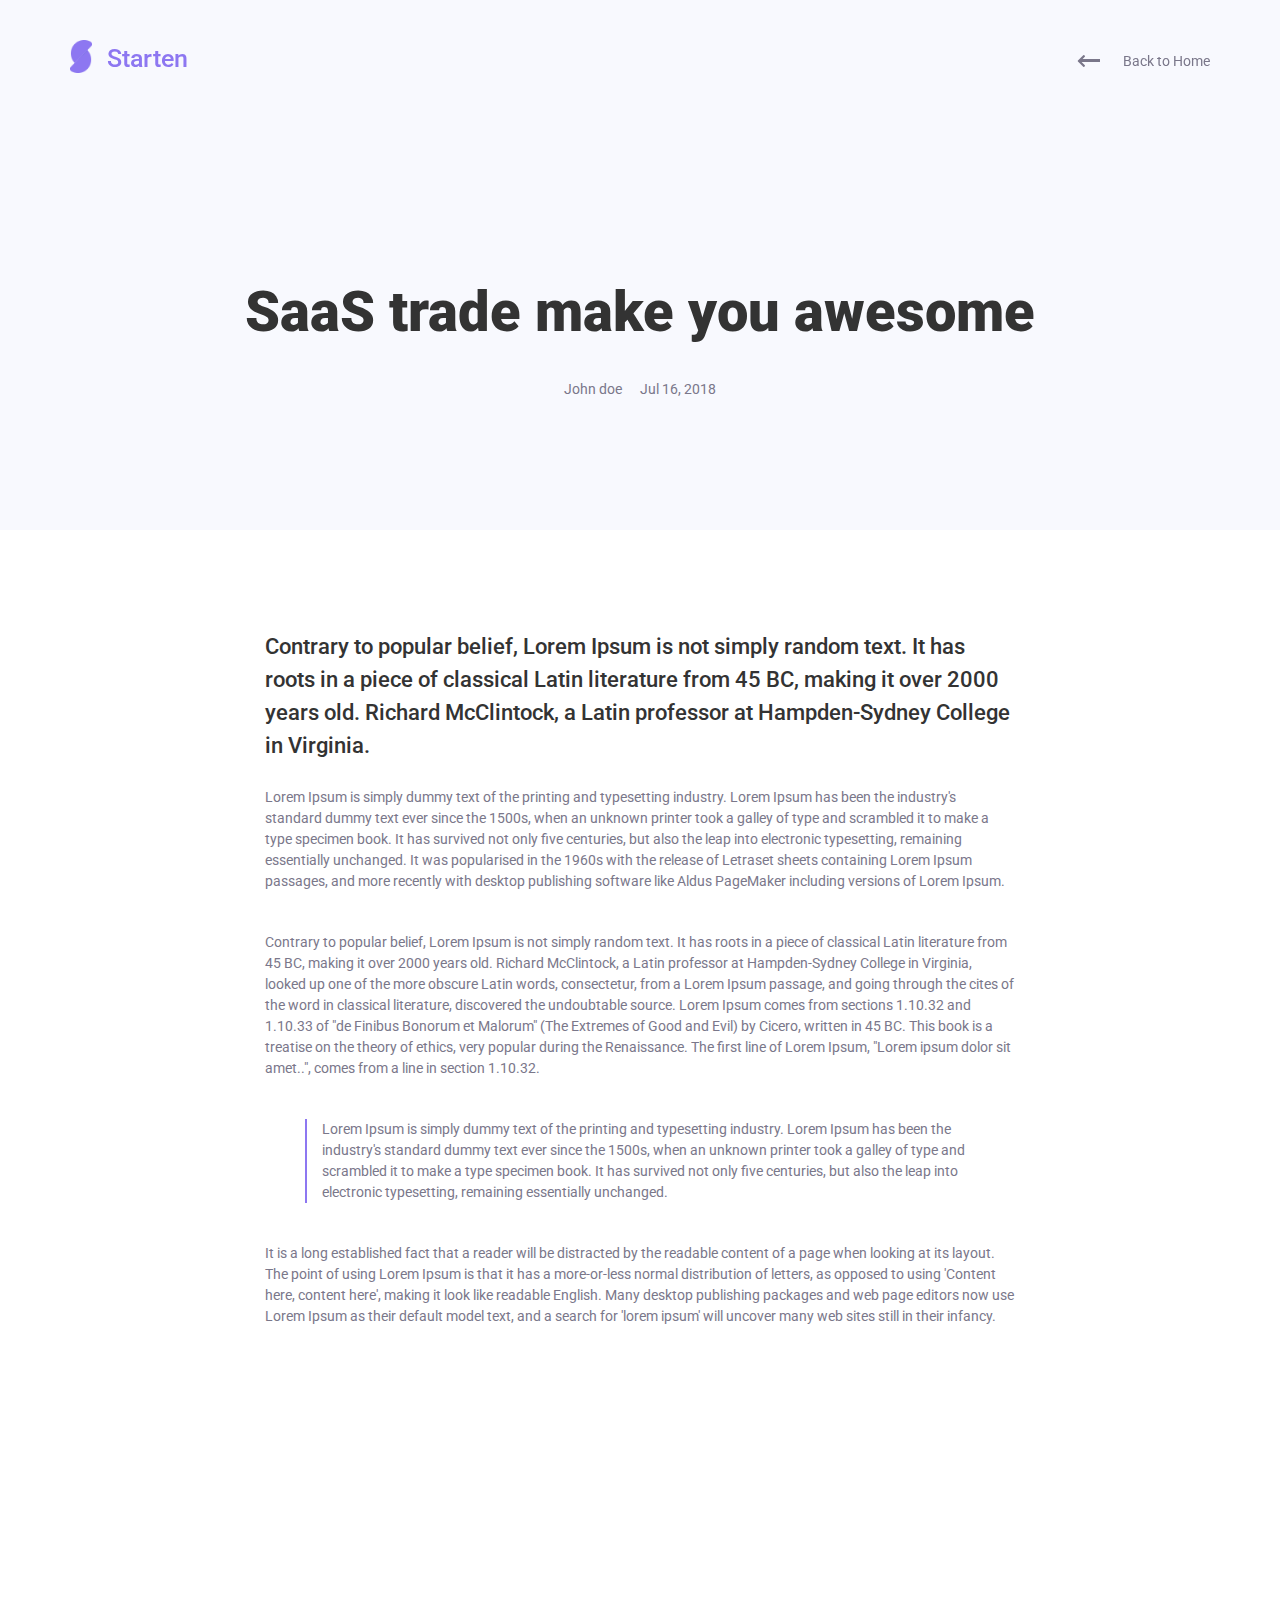
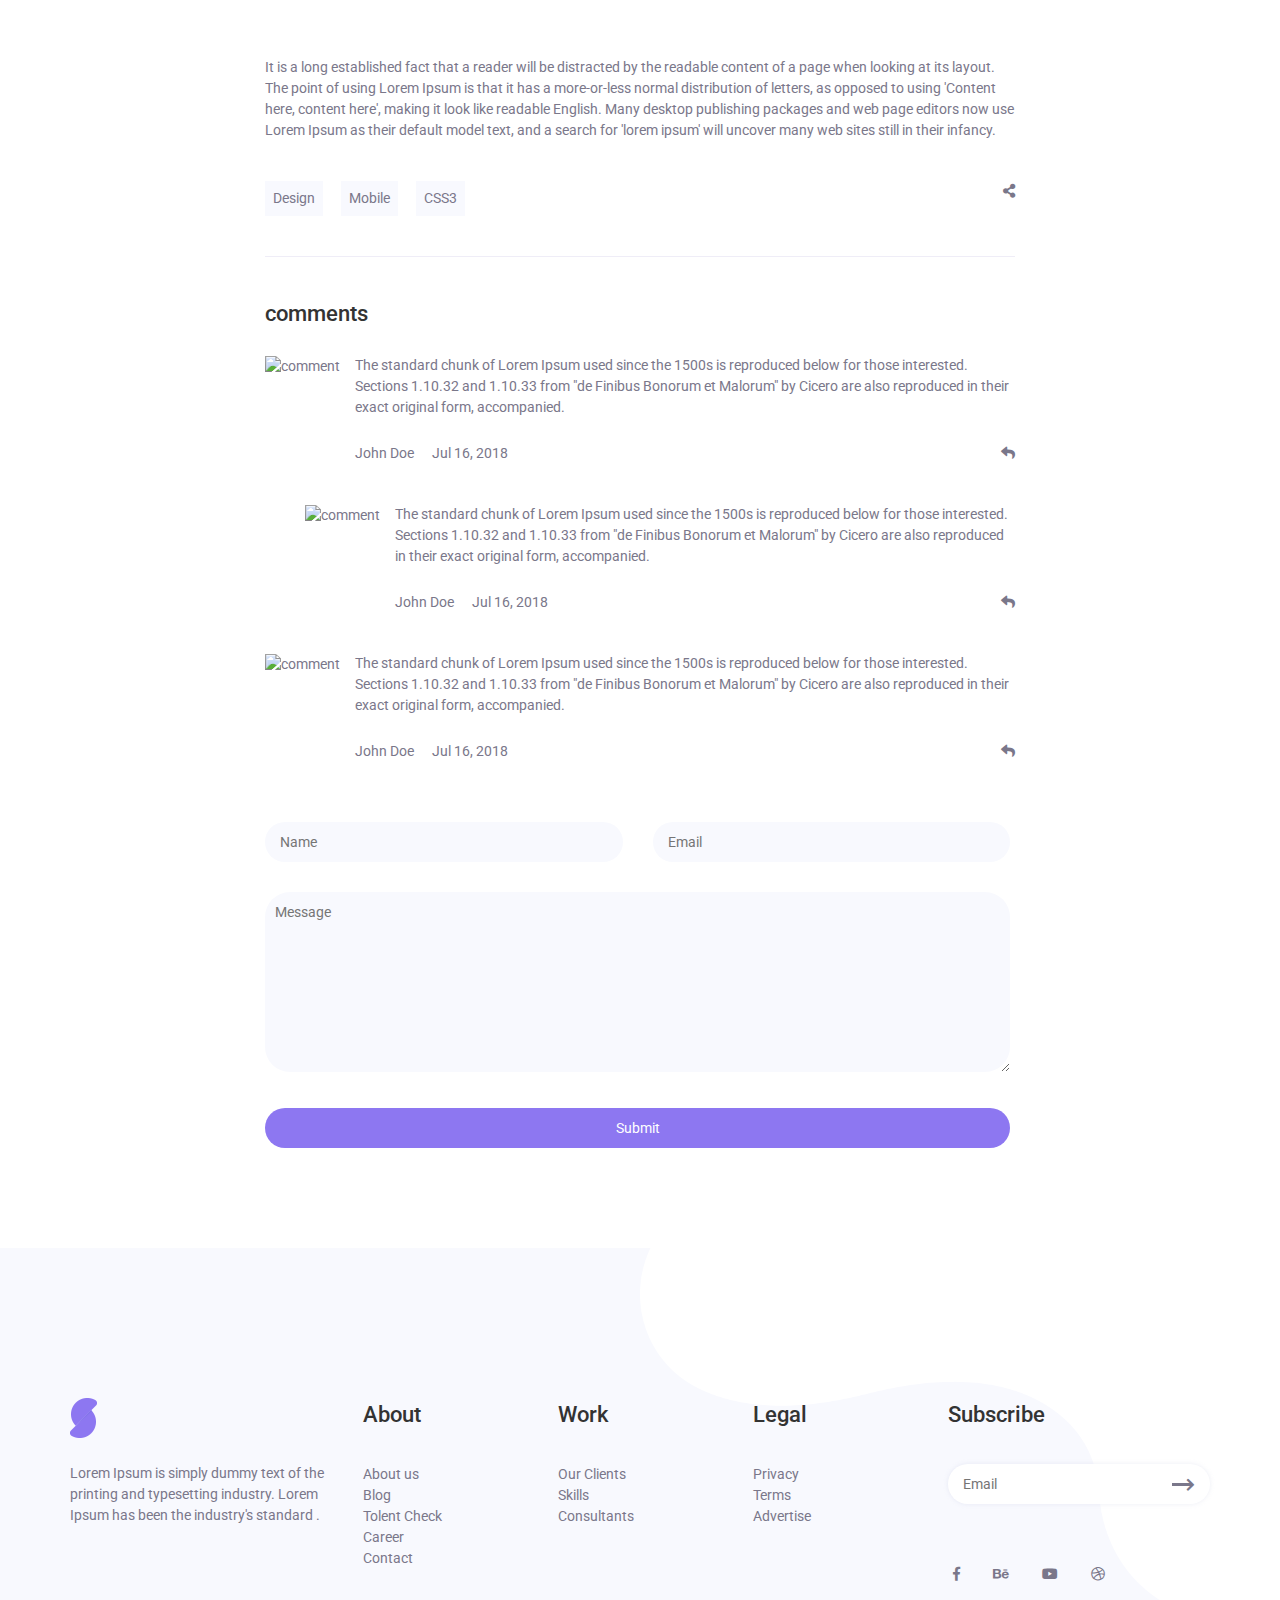
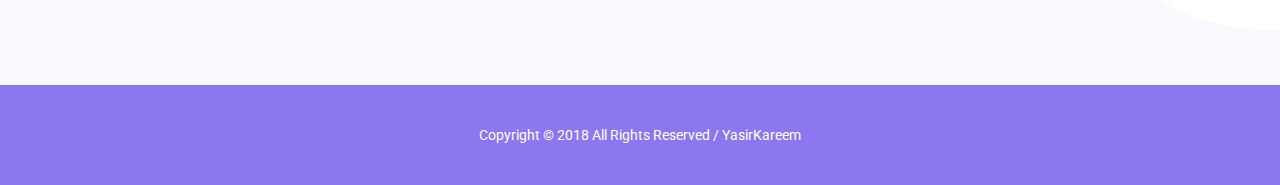
==== changelog.html @ c55f6519 "[PROXY-1] Add Change log" ====
<!DOCTYPE html>
<html lang="en">

<head>
    <meta charset="UTF-8">
    <meta name="viewport" content="width=device-width, initial-scale=1, shrink-to-fit=no">
    <meta name="keywords" content="business, creative, modern, portfolio, agency, design, personal, about, resume, studio, blog">
    <meta name="author" content="YasirKareem">
    <title>Starten SaaS & Software Landing Page</title>
    <!-- Bootstrap core CSS -->
    <link rel="stylesheet" href="css/bootstrap.min.css">
    <!-- Font Animate -->
    <link rel="stylesheet" href="css/animate.css">
    <!-- Font Dropdownhover -->
    <link rel="stylesheet" href="css/bootstrap-dropdownhover.min.css">
    <!-- Font Awesome -->
    <link rel="stylesheet" href="css/fontawesome-all.min.css">
    <!-- Light box -->
    <link rel="stylesheet" href="css/lightbox.min.css">
    <!-- Google Font -->
    <link href="https://fonts.googleapis.com/css?family=Roboto:400,500,700,900" rel="stylesheet">
    <!-- Styles -->
    <link rel="stylesheet" href="css/styles.css">
    <!-- favicon -->
    <link rel="apple-touch-icon" sizes="180x180" href="img/favicons/apple-touch-icon.png">
    <link rel="icon" type="image/png" sizes="32x32" href="img/favicons/favicon-32x32.png">
    <link rel="icon" type="image/png" sizes="16x16" href="img/favicons/favicon-16x16.png">
    <link rel="manifest" href="img/favicons/site.webmanifest">
    <link rel="mask-icon" href="img/favicons/safari-pinned-tab.svg" color="#8d77f1">
    <link rel="shortcut icon" href="img/favicons/favicon.ico">
    <meta name="msapplication-TileColor" content="#8d77f1">
    <meta name="msapplication-TileImage" content="img/favicons/mstile-144x144.png">
    <meta name="msapplication-config" content="img/favicons/browserconfig.xml">
    <meta name="theme-color" content="#ffffff">
    <!--[if lt IE 9]>
     <script src="js/html5shiv.min.js"></script>
     <script src="js/respond.min.js"></script>
    <![endif]-->
</head>

<body>
    <!-- Start Navbar -->
    <nav class="navbar navbar-default navbar-fixed-top nav-blog-single">
        <div class="container">
            <div class="navbar-header">
                <div class="logo">
                    <img class="navbar-brand" src="img/logo/logo.png" alt="logo">
                    <h3>Starten</h3>
                </div>
            </div>
            <!-- Back to Home -->
            <div class="nav navbar-nav navbar-right">
                <a class="back" href="index.html"><i class="fas fa-chevron-left" aria-hidden="true"></i>Back to Home</a>
            </div>

        </div>
    </nav>
    <!-- End Navbar -->
    <!-- Start Header -->
    <header class="header-blog">
        <div class="container">
            <div class="title">
                <h1>SaaS trade make you awesome</h1>
            </div>
            <div class="blog-text-top">
                <p>John doe</p>
                <p>Jul 16, 2018</p>
            </div>
        </div>
    </header>
    <!-- End Header -->
    <!-- Start Post Content -->
    <section class="blog blog-post section-padding">
        <div class="container">
            <div class="row">
                <div class="row-center col-lg-8 col-md-8 col-sm-12 col-xs-12">
                    <div class="row-left clearfix">
                        <!-- Start Blog Items -->

                        <!--  Blog Text -->
                        <div class="single-blog-text">
                            <!-- H3 -->
                            <h3>Contrary to popular belief, Lorem Ipsum is not simply random text. It has roots in a piece of classical Latin literature from 45 BC, making it over 2000 years old. Richard McClintock, a Latin professor at Hampden-Sydney College in Virginia.</h3>
                            <!--  Blog Text content -->
                            <div class="blog-text-content">
                                <!-- Text 1 -->
                                <p>Lorem Ipsum is simply dummy text of the printing and typesetting industry. Lorem Ipsum has been the industry's standard dummy text ever since the 1500s, when an unknown printer took a galley of type and scrambled it to make a type specimen book. It has survived not only five centuries, but also the leap into electronic typesetting, remaining essentially unchanged. It was popularised in the 1960s with the release of Letraset sheets containing Lorem Ipsum passages, and more recently with desktop publishing software like Aldus PageMaker including versions of Lorem Ipsum.</p>
                                <!-- Text 2 -->
                                <p class="middle">Contrary to popular belief, Lorem Ipsum is not simply random text. It has roots in a piece of classical Latin literature from 45 BC, making it over 2000 years old. Richard McClintock, a Latin professor at Hampden-Sydney College in Virginia, looked up one of the more obscure Latin words, consectetur, from a Lorem Ipsum passage, and going through the cites of the word in classical literature, discovered the undoubtable source. Lorem Ipsum comes from sections 1.10.32 and 1.10.33 of "de Finibus Bonorum et Malorum" (The Extremes of Good and Evil) by Cicero, written in 45 BC. This book is a treatise on the theory of ethics, very popular during the Renaissance. The first line of Lorem Ipsum, "Lorem ipsum dolor sit amet..", comes from a line in section 1.10.32.</p>
                                <!-- Start Blockquote -->
                                <blockquote class="blockquote">
                                    <p class="mb-0">Lorem Ipsum is simply dummy text of the printing and typesetting industry. Lorem Ipsum has been the industry's standard dummy text ever since the 1500s, when an unknown printer took a galley of type and scrambled it to make a type specimen book. It has survived not only five centuries, but also the leap into electronic typesetting, remaining essentially unchanged.</p>
                                </blockquote>
                                <!-- End Blockquote -->
                                <!-- Text 3 -->
                                <p>It is a long established fact that a reader will be distracted by the readable content of a page when looking at its layout. The point of using Lorem Ipsum is that it has a more-or-less normal distribution of letters, as opposed to using 'Content here, content here', making it look like readable English. Many desktop publishing packages and web page editors now use Lorem Ipsum as their default model text, and a search for 'lorem ipsum' will uncover many web sites still in their infancy.</p>
                                <!-- Start Blog Post Img -->
                                <div class="blog-post-img">
                                    <div class="row">
                                        <div class="col-lg-6 col-md-6 col-sm-12 col-xs-12">
                                            <a href="img/blog/1.jpg" data-lightbox="bg">
                                                <div class="blog-post-img-1"></div>
                                            </a>
                                        </div>
                                        <div class="col-lg-6 col-md-6 col-sm-12 col-xs-12">
                                            <a href="img/blog/2.jpg" data-lightbox="bg">
                                                <div class="blog-post-img-2"></div>
                                            </a>
                                        </div>
                                    </div>
                                </div>
                                <!-- End Blog Post Img -->
                                <!--  Text 4 -->
                                <p>It is a long established fact that a reader will be distracted by the readable content of a page when looking at its layout. The point of using Lorem Ipsum is that it has a more-or-less normal distribution of letters, as opposed to using 'Content here, content here', making it look like readable English. Many desktop publishing packages and web page editors now use Lorem Ipsum as their default model text, and a search for 'lorem ipsum' will uncover many web sites still in their infancy.</p>
                                <!-- Start Blog Post Footer -->
                                <div class="blog-post-footer">
                                    <div class="tags">
                                        <ul>
                                            <li><a href="#">Design</a></li>
                                            <li><a href="#">Mobile</a></li>
                                            <li><a href="#">CSS3</a></li>
                                        </ul>
                                    </div>
                                    <div class="share">
                                        <a href="#"><i class="fas fa-share-alt"></i></a>
                                    </div>
                                </div>
                                <!-- End Blog Post Footer -->
                                <!-- Start Comments -->
                                <div class="comments">
                                    <h3>comments</h3>
                                    <!-- Start Comment Box 1 -->
                                    <div class="comment-box">
                                        <!-- Start Comment Img -->
                                        <div class="comment-img">
                                            <img src="http://via.placeholder.com/70x70/8d77f1/fff" alt="comment">
                                        </div>
                                        <!-- End Comment Img -->
                                        <!-- Start Comment Text -->
                                        <div class="comment-text">
                                            <p>The standard chunk of Lorem Ipsum used since the 1500s is reproduced below for those interested. Sections 1.10.32 and 1.10.33 from "de Finibus Bonorum et Malorum" by Cicero are also reproduced in their exact original form, accompanied.</p>
                                            <!-- Start Comment Footer -->
                                            <div class="comment-footer">
                                                <div class="comment-footer-left">
                                                    <p>John Doe</p>
                                                    <p>Jul 16, 2018</p>
                                                </div>
                                                <div class="comment-footer-right"><a href=""><i class="fas fa-reply"></i></a></div>
                                            </div>
                                            <!-- End Comment Footer -->
                                        </div>
                                        <!-- End Comment Text-->
                                    </div>
                                    <!-- End Comment Box 1 -->
                                    <!-- Start Comment Box 1 Reply -->
                                    <div class="comment-box reply">
                                        <!-- Start Comment Img -->
                                        <div class="comment-img">
                                            <img src="http://via.placeholder.com/70x70/8d77f1/fff" alt="comment">
                                        </div>
                                        <!-- End Comment Img -->
                                        <!-- Start Comment Text -->
                                        <div class="comment-text">
                                            <p>The standard chunk of Lorem Ipsum used since the 1500s is reproduced below for those interested. Sections 1.10.32 and 1.10.33 from "de Finibus Bonorum et Malorum" by Cicero are also reproduced in their exact original form, accompanied.</p>
                                            <!-- Start Comment Footer -->
                                            <div class="comment-footer">
                                                <div class="comment-footer-left">
                                                    <p>John Doe</p>
                                                    <p>Jul 16, 2018</p>
                                                </div>
                                                <div class="comment-footer-right"><a href=""><i class="fas fa-reply"></i></a></div>
                                            </div>
                                            <!-- End Comment Footer -->
                                        </div>
                                        <!-- End Comment Text-->
                                    </div>
                                    <!-- End Comment Box 1 Reply -->
                                    <!-- Start Comment Box 2 -->
                                    <div class="comment-box">
                                        <!-- Start Comment Img -->
                                        <div class="comment-img">
                                            <img src="http://via.placeholder.com/70x70/8d77f1/fff" alt="comment">
                                        </div>
                                        <!-- End Comment Img -->
                                        <!-- Start Comment Text -->
                                        <div class="comment-text">
                                            <p>The standard chunk of Lorem Ipsum used since the 1500s is reproduced below for those interested. Sections 1.10.32 and 1.10.33 from "de Finibus Bonorum et Malorum" by Cicero are also reproduced in their exact original form, accompanied.</p>
                                            <!-- Start Comment Footer -->
                                            <div class="comment-footer">
                                                <div class="comment-footer-left">
                                                    <p>John Doe</p>
                                                    <p>Jul 16, 2018</p>
                                                </div>
                                                <div class="comment-footer-right"><a href=""><i class="fas fa-reply"></i></a></div>
                                            </div>
                                            <!-- End Comment Footer -->
                                        </div>
                                        <!-- End Comment Text-->
                                    </div>
                                    <!-- End Comment Box 2 -->
                                </div>
                                <!-- End Comments -->
                                <!-- Start Form -->
                                <div class="blog-post-form">
                                    <div class="row">
                                        <form action="#">
                                            <!-- Sart Name -->
                                            <div class="col-lg-6 col-md-6 col-sm-12 col-xs-12">
                                                <div class="insertion">
                                                    <input class="input-focus" type="text" name="name" placeholder="Name">
                                                    <span class="input-border"></span>
                                                </div>
                                            </div>
                                            <!-- End Name -->
                                            <!-- Sart Email -->
                                            <div class="col-lg-6 col-md-6 col-sm-12 col-xs-12">
                                                <div class="insertion">
                                                    <input class="input-focus" type="email" name="email" placeholder="Email">
                                                    <span class="input-border"></span>
                                                </div>
                                            </div>
                                            <!-- End Email -->
                                            <!-- Sart Message -->
                                            <div class="col-lg-12 col-md-12 col-sm-12 col-xs-12">
                                                <div class="insertion">
                                                    <textarea class="input-focus" placeholder="Message"></textarea>
                                                    <span class="input-border"></span>
                                                </div>
                                            </div>
                                            <!-- End Message -->
                                            <!-- Sart Submit-->
                                            <div class="col-lg-12 col-md-12 col-sm-12 col-xs-12">
                                                <div class="submit">
                                                    <button class="form-submit" name="submit">Submit</button>
                                                </div>
                                            </div>
                                            <!-- End Submit-->
                                        </form>
                                    </div>
                                </div>
                                <!-- End Form -->
                            </div>
                        </div>
                        <!-- End Blog Items -->
                    </div>
                </div>
            </div>
        </div>
    </section>
    <!-- End Post Content -->
    <!-- Start Scroll Top -->
    <div class="scroll-top">
        <span class="animated fadeIn"><i class="fas fa-chevron-left"></i>back</span>
    </div>
    <!-- End Scroll Top -->
    <!-- Start Footer -->
    <footer>
        <!-- Start Waves -->
        <div class="bg">
            <img class="footer-wave-white" src="img/background/footer-wave-white.png" alt="">
        </div>
        <!-- End Waves -->
        <div class="container">
            <div class="row">
                <!-- Starten -->
                <div class="starten col-lg-3 col-md-3 col-sm-12">
                    <!-- Footer Img -->
                    <div class="footer-img">
                        <img src="img/logo/logo.png" alt="logo">
                    </div>
                    <!-- Footer Text -->
                    <div class="footer-text">
                        <p>Lorem Ipsum is simply dummy text of the printing and typesetting industry. Lorem Ipsum has been the industry's standard .</p>
                    </div>
                </div>
                <!-- About -->
                <div class="about col-lg-2 col-md-2 col-sm-4">
                    <!-- Title -->
                    <div class="footer-title">
                        <h3>About</h3>
                    </div>
                    <!-- Link -->
                    <div class="footer-link">
                        <ul>
                            <li><a href="#">About us</a></li>
                            <li><a href="#">Blog</a></li>
                            <li><a href="#">Tolent Check</a></li>
                            <li><a href="#">Career</a></li>
                            <li><a href="#">Contact</a></li>
                        </ul>
                    </div>
                </div>
                <!-- Work -->
                <div class="work col-lg-2 col-md-2 col-sm-4">
                    <!-- Title -->
                    <div class="footer-title">
                        <h3>Work</h3>
                    </div>
                    <!-- Link -->
                    <div class="footer-link">
                        <ul>
                            <li><a href="#">Our Clients</a></li>
                            <li><a href="#">Skills</a></li>
                            <li><a href="#">Consultants</a></li>
                        </ul>
                    </div>
                </div>
                <!-- Legal -->
                <div class="legal col-lg-2 col-md-2 col-sm-4">
                    <!-- Title -->
                    <div class="footer-title">
                        <h3>Legal</h3>
                    </div>
                    <!-- Link -->
                    <div class="footer-link">
                        <ul>
                            <li><a href="#">Privacy</a></li>
                            <li><a href="#">Terms</a></li>
                            <li><a href="#">Advertise</a></li>
                        </ul>
                    </div>
                </div>
                <!-- Subscribe -->
                <div class="subscribe col-lg-3 col-md-3 col-sm-12">
                    <!-- Title -->
                    <div class="footer-title">
                        <h3>Subscribe</h3>
                    </div>
                    <!-- Email -->
                    <form action="#">
                        <div class="email">
                            <input type="email" name="email" placeholder="Email">
                            <button type="submit"><i class="fas fa-chevron-right" aria-hidden="true"></i></button>
                        </div>
                    </form>
                    <!-- Social -->
                    <div class="social">
                        <ul>
                            <li><a href=""><i class="fab fa-facebook-f"></i></a></li>
                            <li><a href=""><i class="fab fa-behance"></i></a></li>
                            <li><a href=""><i class="fab fa-youtube"></i></a></li>
                            <li><a href=""><i class="fab fa-dribbble"></i></a></li>
                        </ul>
                    </div>

                </div>
            </div>
        </div>
        <!-- Copy -->
        <div class="copy">
            <div class="container">
                <p>Copyright © 2018 All Rights Reserved / YasirKareem</p>
            </div>
        </div>
    </footer>
    <!-- End Footer -->
    <!-- script -->
    <script src="js/jquery-3.3.1.min.js"></script>
    <script src="js/bootstrap.min.js"></script>
    <script src="js/bootstrap-dropdownhover.min.js"></script>
    <script src="js/lightbox.min.js"></script>
    <script src="js/script.js"></script>
</body>

</html>
---- css/styles.css ----
/*---------------------------------------

Project: Starten SaaS & Software Landing Page
TemplateVersion: 1.0
Author: YasirKareem

01. Default
    01.1 HTML, Body
    01.2 H1, H2, H3, P
    01.3 Title
    01.4 Section Padding
    01.5 Selection
    01.6 Bottns
    01.7 Lightbox
02  Navbar
03. Header
04. Section Work
05. Section About
06. Section Features
07. Section Testimonials
08. Section Pricing
09. Section Trial
10. Scroll Top
11. Footer
12. Page Coming Soon
13. Responsive
14. CSS only for firefox

---------------------------------------*/

/*--- Default ---*/

html,
body {
    height: 100%;
    font-size: 14px;
    line-height: 1.5;
    font-family: Roboto;
    color: #7a778a;
    background: #fff;
    position: relative;
}

/* H1, H2, H3 */

h1,
h2,
h3 {
    font-family: Roboto;
    color: #333;
    margin: 0 0 25px 0;
    line-height: 1.5;
}

h1 {
    font-weight: 900;
    font-size: 56px;
}

h2 {
    font-weight: 700;
    font-size: 35px;
}

h3 {
    font-weight: 500;
    font-size: 22px;
}

p,
.title span {
    color: #7a778a;
    margin: 0;
}

.title {
    text-align: center;
    margin-bottom: 60px;
}

.title span {
    width: 326px;
    /* display: block; */
    margin: 0 auto;
}

.version-subtitle {
  font-weight: 600;
}

/* Section Padding */

.section-padding {
    padding: 100px 0;
}

/* Selection */

::selection {
    color: #fff;
    text-shadow: none;
    background: #8d77f1;
}

::-moz-selection {
    color: #fff;
    text-shadow: none;
    background: #8d77f1;
}

/* Buttons */

.button {
    margin-top: 40px;
}

.btn-main,
.form-submit {
    color: #fff;
    position: relative;
    background: #8d77f1;
    width: 182px;
    height: 40px;
    border-radius: 25px;
    text-align: center;
    line-height: 40px;
    display: inline-block;
    -webkit-transition: all .3s ease-in-out;
    -o-transition: all .3s ease-in-out;
    transition: all .3s ease-in-out;
}

.download-btn {
    display: block;
    margin-left: auto;
    margin-right: auto;
    width: 40% !important;
}

.learn-more {
    color: #8d77f1;
    background: #fff;
    margin-left: 30px;
    -webkit-box-shadow: 0px 10px 20px 0px rgba(197, 199, 224, 0.22);
    box-shadow: 0px 10px 20px 0px rgba(197, 199, 224, 0.22);
}

.btn-main:hover,
.form-submit:hover {
    color: #fff;
    background: #6a56c5;
    text-decoration: none;
}

.learn-more:hover {
    background: #8d77f1;
}

/* Lightbox */

.lb-data .lb-close {
    background: url(../img/lightbox/close.png) top right no-repeat;
}

.lb-cancel {
    background: url(../img/lightbox/loading.gif) no-repeat
}

.lb-nav a.lb-prev {
    background: url(../img/lightbox/prev.png) left 48% no-repeat;
}

.lb-nav a.lb-next {
    background: url(../img/lightbox/next.png) right 48% no-repeat;
}


/*--- Start Navbar ---*/

.navbar {
    margin-bottom: 0;
    -webkit-transition: all .3s ease-in-out;
    -o-transition: all .3s ease-in-out;
    transition: all .3s ease-in-out;
}

.navbar-default {
    padding-top: 40px;
    background-color: transparent;
    border-color: transparent;
}

.top-nav {
    padding: 15px 0;
    background-color: #fff;
    -webkit-box-shadow: 0px 0px 20px 0px rgba(197, 199, 224, 0.2);
    box-shadow: 0px 0px 20px 0px rgba(197, 199, 224, 0.2);
}

.nav-open {
    background-color: #121212;
}

.navbar-brand {
    padding: 0;
    height: 100%;
    margin: 0 15px 0 0;
    width: 18%;
}

.navbar > .container.navbar-brand,
.navbar > .container-fluid.navbar-brand {
    margin-left: 0;
}

.logo h3 {
    color: #8d77f1;
    margin: 0;
    display: inline-block;
    font-size: 25px;
}

.navbar-right {
    margin-right: 0;
}

.navbar-nav > li {
    margin-right: 25px;
    padding: 9px 0 0;
}

.navbar-nav > li:last-child {
    padding: 0;
    margin-right: 0;
}

.navbar-default .navbar-nav > li > a {
    padding: 0;
    color: #7a778a;
    position: relative;
    line-height: 1.5;
    -webkit-transition: all .3s ease-in-out;
    -o-transition: all .3s ease-in-out;
    transition: all .3s ease-in-out;
}

.navbar-default .navbar-nav > li > a:focus,
.navbar-default .navbar-nav > li > a:hover {
    color: #8d77f1;
    text-decoration: none;
}

.navbar-default .navbar-nav > .active > a,
.navbar-default .navbar-nav > .active > a:focus,
.navbar-default .navbar-nav > .active > a:hover,
.navbar-default .navbar-nav > .open > a,
.navbar-default .navbar-nav > .open > a:focus,
.navbar-default .navbar-nav > .open > a:hover {
    color: #8d77f1;
    background-color: transparent;
}

.sub-title {
  margin-left: 32px;
  margin-top: 8px;
  color: #9a9a9a;
}

/* Sign Up */

.navbar-default .navbar-nav > li > a.sign-up {
    width: 102px;
    height: 40px;
    color: #fff;
    line-height: 40px;
    text-align: center;
    background-color: #13ce67;
    border-radius: 25px;
}

.navbar-default .navbar-nav > li > a.sign-up:hover {
    background-color: #1aa85a;
}

.navbar-default .navbar-nav > .active > a.sign-up {
    color: #fff;
    background-color: #13ce67;
}


/* Dropdown */

li a i {
    margin-left: 5px;
}

.dropdown-menu {
    top: 120%;
    padding: 20px 30px;
    margin: 0;
    background-color: #fff;
    border: none;
    border-radius: 0;
    min-width: 160px;
    -webkit-box-shadow: 0 3px 8px rgba(0, 0, 0, 0.08);
    box-shadow: 0 3px 8px rgba(0, 0, 0, 0.08);
}

.dropdown-menu > li > a {
    color: #7a778a;
    line-height: 1.5;
    padding: 0 0 15px 0;
    display: inline-block;
    -webkit-transition: all .3s ease-in-out;
    -o-transition: all .3s ease-in-out;
    transition: all .3s ease-in-out;
}

.dropdown-menu > li:last-child > a {
    padding: 0;
}

.dropdown-menu > li > a:focus,
.dropdown-menu > li > a:hover {
    color: #8d77f1;
    background-color: transparent;
}

/* Navbar Toggle */

.navbar-toggle {
    padding: 0;
    margin-top: 0;
    margin-bottom: 0;
    border: 0 transparent;
    border-radius: 0;
}

.navbar-default .navbar-toggle {
    border-color: transparent;
}

.navbar-default .navbar-toggle:focus,
.navbar-default .navbar-toggle:hover {
    background-color: transparent;
}

/* Menu Icon */

.menu-icon {
    width: 25px;
    height: 25px;
    display: none;
    cursor: pointer;
    z-index: 999;
    -webkit-flex-direction: column;
    -moz-flex-direction: column;
    -ms-flex-direction: column;
    -o-flex-direction: column;
    flex-direction: column;
    justify-content: space-between;
    -webkit-transition: transform .3s ease-out;
    -o-transition: transform .3s ease-out;
    transition: transform .3s ease-out;
}

.menu-icon.change {
    -webkit-transform: rotate(-45deg);
    -ms-transform: rotate(-45deg);
    -o-transform: rotate(-45deg);
    transform: rotate(-45deg);
}

.bar {
    background-color: #7a778a;
    border-radius: 5px;
    width: 100%;
    height: 2px;
    -webkit-transition: transform .3s ease-out;
    -o-transition: transform .3s ease-out;
    transition: transform .3s ease-out;
}

.menu-icon:hover .bar {
    background-color: #8d77f1;
}

.bar.half {
    width: 50%;
}

.bar.start {
    -webkit-transform-origin: right;
    -moz-transform-origin: right;
    -ms-transform-origin: right;
    -o-transform-origin: right;
    transform-origin: right;
    -webkit-transition: transform .3s cubic-bezier(0.54, -0.81, 0.57, 0.57);
    -o-transition: transform .3s cubic-bezier(0.54, -0.81, 0.57, 0.57);
    transition: transform .3s cubic-bezier(0.54, -0.81, 0.57, 0.57);
}

.change .bar {
    background-color: #8d77f1;
}

.change .bar.start {
    -webkit-transform: rotate(-90deg) translateX(0);
    -o-transform: rotate(-90deg) translateX(0);
    transform: rotate(-90deg) translateX(0);
}

.bar.end {
    align-self: flex-end;
    -webkit-transform-origin: left;
    -moz-transform-origin: left;
    -ms-transform-origin: left;
    -o-transform-origin: left;
    transform-origin: left;
    -webkit-transition: transform .3s cubic-bezier(0.54, -0.81, 0.57, 0.57);
    -o-transition: transform .3s cubic-bezier(0.54, -0.81, 0.57, 0.57);
    transition: transform .3s cubic-bezier(0.54, -0.81, 0.57, 0.57);
}

.change .bar.end {
    -webkit-transform: rotate(-90deg) translateX(-1px);
    -o-transform: rotate(-90deg) translateX(-1px);
    transform: rotate(-90deg) translateX(-1px);
}

/* Navbar Collapse */

.navbar-collapse {
    border-top: 0px solid transparent;
    -webkit-box-shadow: none;
    box-shadow: none;
}

/*--- End Navbar ---*/

/*--- Start Header ---*/

header {
    position: relative;
    background: #f8f9fe;
    padding-top: 170px;
    min-height: 100%;
    overflow: hidden;
}

/* Waves Bg */

.wave-purple,
.wave-white {
    position: absolute;
    width: 50%
}

.wave-purple {
    top: 0;
    right: 0;

}

.wave-white {
    bottom: 0;
    left: 0;
}

/* Content */

.content {
    z-index: 2;
    position: absolute;
    top: 50%;
    left: 0;
    right: 0;
    -webkit-transform: translateY(-50%);
    -ms-transform: translateY(-50%);
    -o-transform: translateY(-50%);
    transform: translateY(-50%);
}

/* Mockup */

.mockup {
    position: relative;
    right: -69px;
    float: right;
    width: 56%;
    z-index: 2;
    margin-top: -2%;
}

/*--- End Header ---*/

/*--- Start Section Works ---*/

.item span {
    font-size: 50px;
    color: #8d77f1;
    margin-bottom: 30px;
}

/*--- End Section Works ---*/

/*--- Start Section About ---*/

.about-item-1 {
    margin-bottom: 200px;
}

.about-text {
    padding: 42px 70px 0 0;
}

.about-text p:first-of-type {
    margin-bottom: 30px;
}

.about-img-1 {
    width: 100%;
    height: 376px;
    border-radius: 10px;
    background-image: url("../img/background/feature_1.png");
    background-size: cover;
    box-shadow: 0px 10px 20px 0px rgba(197, 199, 224, 0.22);
}

.about-item-2 .about-text {
    padding: 42px 0 0 70px;
}

.about-img-2 {
    width: 100%;
    height: 376px;
    border-radius: 10px;
background: url('http://via.placeholder.com/670x346/8d77f1/fff') no-repeat center center;
    background-size: cover;
    box-shadow: 0px 10px 20px 0px rgba(197, 199, 224, 0.22);
}

/*--- End Section About ---*/

/*--- Start Section Features ---*/

.features {
    padding-bottom: 70px;
}

.features .item {
    margin-bottom: 30px;
}

/*--- End Section Features ---*/

/*--- Start Section Testimonials ---*/

.testimonials {
    background: #f8f9fe;
}

.testimonials .title {
    text-align: left;
    display: inline-block;
    width: 400px;
}

.testimonials .title h2 {
    margin-bottom: 0;
}

.testimonials-item {
    padding: 40px;
    background: #fff;
    border-radius: 10px;
    -webkit-box-shadow: 0px 10px 20px 0px rgba(197, 199, 224, 0.15);
    box-shadow: 0px 10px 20px 0px rgba(197, 199, 224, 0.15);
}

.testimonials-text {
    margin-bottom: 40px;
}

.title-img {
    float: left;
    margin-right: 15px;
}
.title-img img{
    border-radius: 50%;
}

.owl-carousel .owl-item img {
    width: auto;
    display: inline-block;
}

.title-text {
    float: left;
    padding-top: 8px;

}
.title-text h3 {
    margin: 0;
}

/* Arrow */

.owl-nav {
    position: absolute;
    text-align: right;
    top: -75px;
    right: -15px;
    color: #7a778a;
    -webkit-transition: all .3s ease-in-out;
    -o-transition: all .3s ease-in-out;
    transition: all .3s ease-in-out;
}

.owl-carousel .owl-dots.disabled,
.owl-carousel .owl-nav.disabled {
    display: block;
}

.owl-carousel .owl-nav button.owl-next,
.owl-carousel .owl-nav button.owl-prev,
.owl-carousel button.owl-dot {
    outline: 0;
}

.fa-chevron-left,
.fa-chevron-right {
    -webkit-transition: all .3s ease-in-out;
    -o-transition: all .3s ease-in-out;
    transition: all .3s ease-in-out;
}

.fa-chevron-left {
    color: #7a778a;
    margin-right: 53px;
}

.fa-chevron-left,
.fa-chevron-right {
    position: relative;
    font-size: 14px;
}

.fa-chevron-left:after,
.fa-chevron-right:after {
    position: absolute;
    content: '';
    width: 20px;
    height: 3px;
    background: #7a778a;
    top: 36%;
    -webkit-transition: all .3s ease-in-out;
    -o-transition: all .3s ease-in-out;
    transition: all .3s ease-in-out;
}


.fa-chevron-left:after {
    left: 3px;
}

.fa-chevron-right:after {
    right: 3px;
}

.owl-prev:hover .fa-chevron-left,
.owl-next:hover .fa-chevron-right {
    color: #8d77f1;
}

.owl-prev:hover .fa-chevron-left:after,
.owl-next:hover .fa-chevron-right:after {
    background: #8d77f1;
    width: 30px;
}

/*--- End Section Testimonials ---*/

/*--- Start Section Pricing ---*/

.pricing {
    padding-bottom: 70px;
}

.pricing-item {
    padding: 40px;
    margin-bottom: 30px;
    -webkit-transition: all .3s ease-in-out;
    -o-transition: all .3s ease-in-out;
    transition: all .3s ease-in-out;
}

.pricing-item:hover,
.premium {
    background: #fff;
    border-radius: 10px;
    -webkit-box-shadow: 0px 0px 20px 0px rgba(197, 199, 224, 0.2);
    box-shadow: 0px 0px 20px 0px rgba(197, 199, 224, 0.2);
}

/* Price */

.price {
    margin: 40px 0;
    text-align: center;
}

.price span,
.price p {
    color: #8d77f1;
    display: inline-block;
}

.price p {
    position: relative;
    font-size: 57px;
    font-weight: 900;
    line-height: 1;
    margin: 0 25px 0 0;
}

.price p:before {
    content: "\f155";
    position: absolute;
    top: 0;
    left: -25px;
    font-size: 14px;
    font-family: Font Awesome\ 5 Free;
}

/* Options */

ul {
    padding: 0;
    margin: 0;
    list-style: none;
}

.options ul li {
    margin-bottom: 15px;
}

.options ul li:last-child {
    margin-bottom: 0;
}

.options ul li p span {
    float: right;
    color: #13ce67;
}

.options ul li p:not(.not) {
    opacity: .6;
    text-decoration: line-through;
}

/* Button */

.pricing-item .button {
    text-align: center;
}

/*--- End Section Pricing ---*/

/*--- End Section Trial ---*/

form {
    display: -webkit-box;
    display: -webkit-flex;
    display: -ms-flexbox;
    display: flex;
    justify-content: center;
}

input[type="text"],
input[type="email"],
input[type="password"],
.form-submit {
    color: #333;
    padding: 15px;
    margin-bottom: 30px;
    height: 40px;
    width: 100%;
    outline: 0;
    background-color: #f8f9fe;
    border: none;
    border-radius: 25px;
}

.form-submit {
    padding: 0;
    color: #fff;
    margin-bottom: 0;
    background-color: #8d77f1;
}


.password {
    position: relative;
}

.password span {
    position: absolute;
    right: 15px;
    line-height: 40px;
    top: 0;
}


/*--- End Section Trial ---*/

/*--- Start Scroll Top ---*/

.scroll-top {
    right: -20px;
    opacity: .3;
    bottom: 140px;
    display: none;
    position: fixed;
    cursor: pointer;
    z-index: 99999;
    -webkit-transform: rotate(90deg);
    -ms-transform: rotate(90deg);
    -o-transform: rotate(90deg);
    transform: rotate(90deg);
    -webkit-transition: all .3s ease-in-out;
    -o-transition: all .3s ease-in-out;
    transition: all .3s ease-in-out;
}

.scroll-top:hover {
    opacity: 1;
}

.scroll-top span {
    color: #7a778a;
    cursor: pointer;
    line-height: 1.5;
    text-transform: uppercase;
    -webkit-transition: all .3s ease-in-out;
    -o-transition: all .3s ease-in-out;
    transition: all .3s ease-in-out;
}

.scroll-top span:hover {
    color: #8d77f1;
}

.scroll-top .fa-chevron-left {
    top: 1px;
    margin-right: 37px;
}

.fa-chevron-left:after {
    position: absolute;
    content: '';
    height: 3px;
    top: 36%;
    -webkit-transition: all .3s ease-in-out;
    -o-transition: all .3s ease-in-out;
    transition: all .3s ease-in-out;
}

.scroll-top span:hover .fa-chevron-left:after {
    background: #8d77f1;
    width: 30px;
}

/*--- End Scroll Top ---*/

/*--- Start Footer ---*/

footer {
    position: relative;
    padding-top: 150px;
    background: #f8f9fe;
}

.footer-wave-white {
    position: absolute;
    top: 0;
    right: 0;
    width: 50%;
}

/* Starten */

.footer-img {
    margin-bottom: 25px;
}

.footer-img .footer_logo {
    width: 15%;
}

.footer-title {
    margin-bottom: 33px;
}

ul li a {
    color: #7a778a;
    -webkit-transition: all .3s ease-in-out;
    -o-transition: all .3s ease-in-out;
    transition: all .3s ease-in-out;
}

ul li a:hover {
    color: #8d77f1;
    text-decoration: none;
    -webkit-transition: all .3s ease-in-out;
    -o-transition: all .3s ease-in-out;
    transition: all .3s ease-in-out;
}

/* Subscribe */

.subscribe form {
    display: block;
}

.subscribe input[type="email"] {
    background-color: #fff;
    -webkit-box-shadow: 0px 0px 4.5px 0.5px rgba(197, 199, 224, 0.25);
    box-shadow: 0px 0px 4.5px 0.5px rgba(197, 199, 224, 0.25);
}

.email {
    position: relative;
}

.subscribe button,
.input-search button,
.email button {
    position: absolute;
    right: 9px;
    line-height: 40px;
    top: 0;
    outline: 0;
    border: none;
    background-color: transparent;
}

.subscribe button:hover .fa-chevron-right,
.input-search button:hover .fa-chevron-right,
.email button:hover .fa-chevron-right {
    color: #8d77f1;
}

.subscribe button:hover .fa-chevron-right:after,
.input-search button:hover .fa-chevron-right:after,
.email button:hover .fa-chevron-right:after {
    background: #8d77f1;
    width: 30px;
}

/* Social */

.social {
    margin-top: 30px;
}

.social ul li {
    list-style: none;
    display: inline-block;
    margin-right: 25px;
}

.social ul li:last-child {
    margin-right: 0;
}

/* Copy */

.copy {
    color: #fff;
    height: 100px;
    margin-top: 100px;
    background: #8d77f1;
    line-height: 100px;
}

.copy p {
    color: #fff;
    text-align: center;
}

/*--- End Footer ---*/

/*--- Start Blog ---*/

.header-blog {
    min-height: 200px;
    padding: 270px 0 130px;
    background: #f8f9fe;
    text-align: center;
}

.header-blog .title,
.header-blog .title h1 {
    margin: 0
}

/* breadcrumb */

.breadcrumb {
    padding: 0;
    margin: 0;
    list-style: none;
    border-radius: 0;
    background: transparent;

}

.breadcrumb a {
    color: #7a778a;
    text-decoration: none;
    transition: all .5s ease-in-out;
    -o-transition: all .5s ease-in-out;
    -moz-transition: all .5s ease-in-out;
    -webkit-transition: all .5s ease-in-out;
}

.breadcrumb a:hover,
.breadcrumb > .active {
    color: #8d77f1;
}


/* Start Row Left */

.blog-items {
    margin-bottom: 60px;
}

.blog-item-img-1 {
    height: 450px;
    width: 100%;
    background: url('http://via.placeholder.com/770x450/8d77f1/fff') no-repeat center center;
    -webkit-background-size: cover;
    background-size: cover;
}

.blog-item-img-2 {
    height: 450px;
    width: 100%;
    background: url('http://via.placeholder.com/770x450/8d77f1/fff') no-repeat center center;
    -webkit-background-size: cover;
    background-size: cover;
}

.blog-item-img-3 {
    height: 450px;
    width: 100%;
    background: url('http://via.placeholder.com/770x450/8d77f1/fff') no-repeat center center;
    -webkit-background-size: cover;
    background-size: cover;
}

.blog-text {
    padding: 40px;
}

.blog-text-top {
    padding-top: 25px;
}

.blog-text-top p {
    display: inline-block;
}

.blog-text-top p:first-child {
    margin-right: 15px;
}

/* Pagination */

.blog-nav {
    text-align: center;
}

.pagination {
    margin: 0;
    border-radius: 0;
}

.pagination > li > a {
    padding: 0 15px 0 0;
    margin-left: 0;
    line-height: 1.5;
    color: #7a778a;
    background-color: transparent;
    border: none;
    -webkit-transition: all .3s ease-in-out;
    -o-transition: all .3s ease-in-out;
    transition: all .3s ease-in-out;
}

.pagination li:last-child a {
    padding: 0 0 0 15px;
}

.pagination li a .fa-chevron-left {
    margin-right: 13px;
}

.pagination > li > a:focus,
.pagination > li > a:hover {
    z-index: 2;
    color: #8d77f1;
    background-color: transparent;
    border-color: none;
}

.pagination > .active > a,
.pagination > .active > a:focus,
.pagination > .active > a:hover {
    z-index: 3;
    color: #8d77f1;
    cursor: default;
    background-color: transparent;
    border-color: transparent;
}

.pagination > .disabled > a,
.pagination > .disabled > a:focus,
.pagination > .disabled > a:hover {
    color: #7a778a;
    cursor: not-allowed;
    background-color: transparent;
    border-color: transparent;
}

.page-link:hover .fa-chevron-left:after,
.page-link:hover .fa-chevron-right:after {
    background: #8d77f1;
}

/* End Row Left */

/* Start Row Right */

.row-right {
    padding-left: 75px;
}

.row-margin {
    margin-bottom: 60px;
}

/* Search */

.search form,
.blog-post-form form {
    display: block;
}

.input-search button {
    right: 23px;
}

/* Catagories - Recent Posts - Tags - Meta */

.catagories ul,
.recent-posts ul,
.tags ul,
.meta ul {
    padding: 0;
    margin: 0;
    list-style: none;
}

.catagories ul li,
.meta ul li {
    margin-bottom: 15px;
}

.catagories ul li:last-child,
.recent-posts ul li:last-child {
    margin-bottom: 0;
}

.catagories ul li a,
.catagories ul li span,
.recent-posts ul li a,
.tags ul li a,
.meta ul li a {
    color: #7a778a;
    text-decoration: none;
    -webkit-transition: all .3s ease-in-out;
    -o-transition: all .3s ease-in-out;
    transition: all .3s ease-in-out;
}

.catagories ul li span {
    float: right;
}

.catagories ul li:hover a,
.catagories ul li:hover span,
.recent-posts ul li a:hover,
.meta ul li a:hover {
    color: #8d77f1;
}

/* Recent Posts */

.recent-posts ul li {
    margin-bottom: 30px;
}

.recent-posts img {
    width: 105px;
    height: 70px;
    float: left;
    margin-right: 15px;
}

.recent-posts ul li a {
    color: #7a778a;
    display: block;
    margin-bottom: 15px;
}

.recent-posts span {
    color: #7a778a;
}

/* Tags */

.tags ul li {
    display: inline-block;
}

.tags ul li a {
    display: block;
    padding: 7px 8px;
    margin: 0 15px 15px 0;
    background: #f8f9fe;
}

.tags ul li:last-child a {
    margin: 0;
}

.tags ul li a:hover {
    color: #fff;
    background: #8d77f1;
}

/* End Row Right */

/*--- End Blog ---*/

/*--- Start Blog Post ---*/

/* Navbar */

.nav:hover {
    cursor: pointer;
}

.nav-blog-single a {
    color: #7a778a;
    display: block;
    padding-top: 11px;
    -webkit-transition: all .3s ease-in-out;
    -o-transition: all .3s ease-in-out;
    transition: all .3s ease-in-out;
}

.nav:hover a.back {
    color: #8d77f1;
    text-decoration: none;
}

.nav a.back .fa-chevron-left {
    margin-right: 37px;
}

.nav:hover a.back .fa-chevron-left {
    color: #8d77f1;
}

.nav:hover a.back .fa-chevron-left:after {
    background: #8d77f1;
    width: 30px;
}

/* Blog Post */

.blog-post .row {
    display: -webkit-box;
    display: -webkit-flex;
    display: -ms-flexbox;
    display: flex;
}

.blog-post .row-center {
    margin: 0 auto;
}

.single-blog-text {
    margin: 0 auto;
}

.middle {
    margin-top: 40px;
}

/* Blockquote */

blockquote {
    padding: 0 15px 0;
    margin: 40px 0 40px 40px;
    font-size: 14px;
    border-left: 2px solid #8d77f1;
}

/* Blog Post Img */

.blog-post-img {
    margin: 40px 0;
}

.blog-post-img-1 {
    height: 250px;
    width: 100%;
    background: url('http://via.placeholder.com/370x250/8d77f1/fff') no-repeat center center;
    -webkit-background-size: cover;
    background-size: cover;
    text-align: center;
    -webkit-transition: opacity .3s ease-in-out;
    -o-transition: opacity .3s ease-in-out;
    transition: opacity .3s ease-in-out;
}

.blog-post-img-2 {
    height: 250px;
    width: 100%;
    background: url('http://via.placeholder.com/370x250/8d77f1/fff') no-repeat center center;
    -webkit-background-size: cover;
    background-size: cover;
    text-align: center;
    -webkit-transition: opacity .3s ease-in-out;
    -o-transition: opacity .3s ease-in-out;
    transition: opacity .3s ease-in-out;
}

.blog-post-img-1:hover,
.blog-post-img-2:hover {
    opacity: .7;
}


/* Blog Post Footer */

.blog-post-footer {
    margin-top: 40px;
    padding-bottom: 25px;
    border-bottom: 1px solid #efedf7;
}

.blog-post-footer .tags,
.share {
    display: inline-block;
}

.share {
    float: right;
}

.share a,
.comment-footer-right a {
    color: #7a778a;
    -webkit-transition: color .3s ease-in-out;
    -o-transition: color .3s ease-in-out;
    transition: color .3s ease-in-out;
}

.share a:hover,
.comment-footer-right a:hover {
    color: #8d77f1;
}

/* Comments */

.comments {
    margin-top: 40px;
}

.comment-img {
    float: left;
    margin-right: 15px;
}

.comment-img img {
    width: 70px;
}

.comment-text {
    display: table;
}

.comment-footer {
    margin-top: 25px;
}

.comment-footer-left {
    display: inline-block;
}

.comment-footer-left p {
    display: inline-block;
}

.comment-footer-left p:first-child {
    margin-right: 15px;
}

.comment-footer-right {
    float: right;
}

.reply {
    margin: 40px 0 40px 40px;
}

/* Blog Post Form */

.blog-post-form {
    margin-top: 60px;
}

textarea {
    color: #333;
    padding: 10px;
    margin-bottom: 30px;
    height: 180px;
    width: 100%;
    outline: 0;
    background-color: #f8f9fe;
    border: none;
    border-radius: 25px;
}

/*--- End Blog Post ---*/

/*--- Start Coming Soon ---*/

.coming-soon {
    text-align: center;
    padding: 246px 0 200px;
}

.coming-soon .bg .wave-purple,
.coming-soon .bg .wave-white {
    width: 40%;
}


.count {
    display: -webkit-box;
    display: -webkit-flex;
    display: -ms-flexbox;
    display: flex;
    justify-content: center;
    margin-bottom: 60px;
}

.countd {
    width: 100%;
    padding: 20px;
    text-align: center;
    border-radius: 10px;
    background-color: #fff;
    -webkit-box-shadow: 0px 10px 20px 0px rgba(197, 199, 224, 0.22);
    box-shadow: 0px 10px 20px 0px rgba(197, 199, 224, 0.22);
}

.countd span {
    font-size: 57px;
    color: #8d77f1;
}

.countd p {
    font-size: 22px;
    font-weight: 900;
    color: #7a778a;
}

.count-title {
    margin-bottom: 40px;
}

.count-title h1 {
    font-size: 91px;
}

.count-title p {
    width: 51%;
    margin: 0 auto;
}

.coming-soon .email input[type="email"] {
    background-color: #fff;
    margin-bottom: 0;
    -webkit-box-shadow: 0px 10px 20px 0px rgba(197, 199, 224, 0.22);
    box-shadow: 0px 10px 20px 0px rgba(197, 199, 224, 0.22);
}

/*--- End Coming Soon ---*/

/*--- Responsive ---*/

@media (max-width: 1199px) {

    /* Works */
    .works {
        padding-bottom: 70px;
    }
    .item {
        margin-bottom: 30px
    }

}


@media (max-width: 991px) {
    /* Waves Bg */
    .wave-purple,
    .wave-white,
    .mockup {
        width: 0;
    }

    .content {
        text-align: center;
        width: 100%;
        left: 50%;
        right: auto;
        -webkit-transform: translate(-50%, -50%);
        -ms-transform: translate(-50%, -50%);
        -o-transform: translate(-50%, -50%);
        transform: translate(-50%, -50%);
    }
    /* about */
    .about-text,
    .about-item-2 .about-text {
        padding: 0;
        margin-bottom: 60px;
    }
    .about-item-2 .about-text {
        margin-bottom: 0;
    }
    .about-img-2 {
        margin-bottom: 60px;
    }
    /* Footer */
    footer {
        padding-top: 100px;
    }
    .footer-wave-white {
        width: 0;
    }
    .starten,
    footer .about,
    .work,
    .legal {
        text-align: center;
        margin-bottom: 30px;
    }
    .starten p,
    .subscribe input[type="email"] {
        width: 60%;
        margin: 0 auto;
    }
    .subscribe input[type="email"] {
        margin-bottom: 30px;
    }
    .subscribe {
        text-align: center;
    }
    .subscribe button {
        position: relative;
        right: 33px;
    }
    /* Row Right*/
    .row-right {
        padding-left: 0;
    }
    /* Blog Post */
    .blog-post .row {
        display: block;
    }
    .blog-post .row-center {
        margin: 0;
    }
    .blog-post-img-1 {
        margin-bottom: 30px;
    }

    /* Coming Soon */
    .countd span {
        font-size: 35px;
    }
    .countd p {
        font-size: 14px;
    }
}

@media (min-width: 700px) {}

@media (min-width: 768px) {
    /* Navbar*/
    .navbar > .container .navbar-brand,
    .navbar > .container-fluid .navbar-brand {
        margin-left: 0;
    }
    .navbar-right .dropdown-menu {
        right: auto;
        left: -30px;
    }


}

@media (max-width: 768px) {
    .nav-blog-single .navbar-header {
        float: left;
    }

    .nav-blog-single .navbar-right {
        float: right !important;
    }
}

@media (max-width: 767px) {
    /* H1, H2 */
    h1 {
        font-size: 35px;
    }
    h2 {
        font-size: 22px;
    }
    /* Navbar */
    .navbar-nav {
        margin: 0;
    }
    .navbar > .container .navbar-brand,
    .navbar > .container-fluid .navbar-brand {
        margin-left: 15px;
    }
    .menu-icon {
        display: flex;
    }

    .navbar-fixed-bottom .navbar-collapse,
    .navbar-fixed-top .navbar-collapse,
    .navbar-fixed-top .navbar-collapse:before {
        border: 0;
        margin: 0;
        padding: 80px 0 10px 80px;
        width: 100%;
        top: 0;
        right: 0;
        position: fixed;
        max-height: none;
        height: 100% !important;
        background-color: #fff;
        -webkit-transition: .5s;
        transition: .5s;
        -webkit-box-shadow: none;
        box-shadow: none;
        -webkit-transform: translateX(100%);
        transform: translateX(100%);
    }

    navbar-fixed-bottom .navbar-collapse.in,
    .navbar-fixed-top .navbar-collapse.in {
        -webkit-transform: translateX(0);
        transform: translateX(0);
    }

    .navbar-nav > li {
        margin-right: 0;
        margin-bottom: 25px;
        padding: 0;
    }
    .navbar-nav > li:nth-child(6),
    .navbar-nav > li:last-child {
        margin-bottom: 0;
    }
    .navbar-nav > li > a {
        font-size: 20px;
        font-weight: 900;
    }
    .navbar-default .navbar-nav > li > a.sign-up {
        display: none;
    }
    .navbar-nav .open .dropdown-menu > li > a {
        line-height: 1.5;
    }
    .navbar-default .navbar-nav > .active > a:before,
    .navbar-default .navbar-nav > .active > a:focus:before,
    .navbar-default .navbar-nav > .active > a:hover:before,
    .navbar-default .navbar-nav > .open > a:before,
    .navbar-default .navbar-nav > .open > a:focus:before,
    .navbar-default .navbar-nav > .open > a:hover:before,
    .navbar-default .navbar-nav > li > a:hover:before {
        width: 0;
    }

    .dropdown-menu {
        padding: 10px 0 0;
    }

    .navbar-default .navbar-nav .open .dropdown-menu > li > a:hover {
        color: #8d77f1;
    }

    /* Footer */
    .starten p,
    .subscribe input[type="email"] {
        width: 100%;
    }
    .subscribe button {
        position: absolute;
        right: 9px;
    }

    /* Blog */
    .row-left {
        margin-bottom: 100px;
    }

    /* Coming Soon */
    .count {
        display: block;
        margin-bottom: 30px;
    }
    .countd {
        margin-bottom: 30px;
    }
    .countd span {
        margin-bottom: 30px;
    }
    .count-title h1 {
        font-size: 57px;
    }
    .count-title p {
        width: 90%;
    }
}

@media (max-width: 480px) {
    /* H1 */
    h1 {
        font-size: 22px;
    }
    /* Navbar */
    .navbar-default {
        padding-top: 20px;
    }
    /* Buttons */
    .content .btn-main {
        display: block;
        margin: 0 auto 30px;
    }
    .learn-more {
        margin: 0;
    }

    /* Testimonials */
    .testimonials .title {
        width: 200px;
    }

    /* Coming Soon */
    .count-title h1 {
        font-size: 33px;
    }
}

/*--- CSS Only For Firefox ---*/

@-moz-document url-prefix() {
    .fa-chevron-left::after,
    .fa-chevron-right::after {
        top: 45%;
    }
    .blog-nav .fa-chevron-left::after,
    .blog-nav .fa-chevron-right::after {
        top: 42%;
    }
}
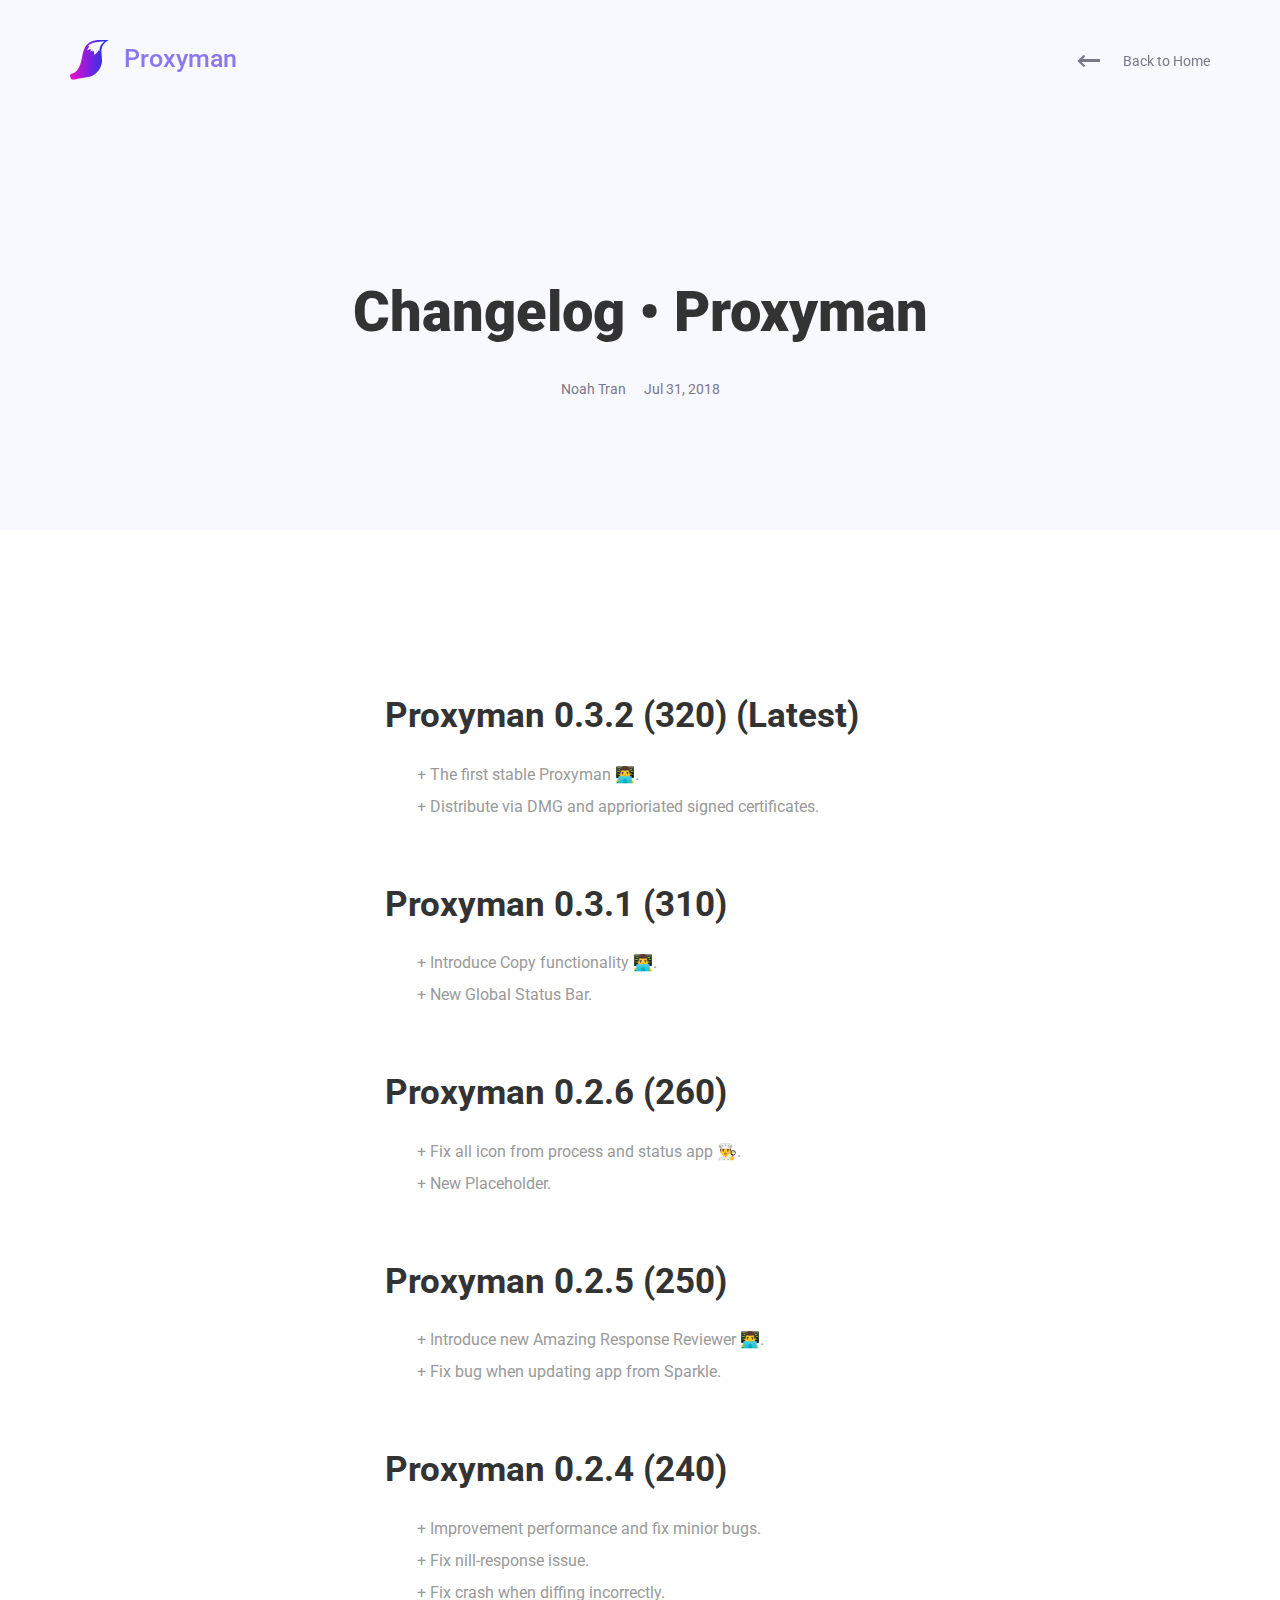
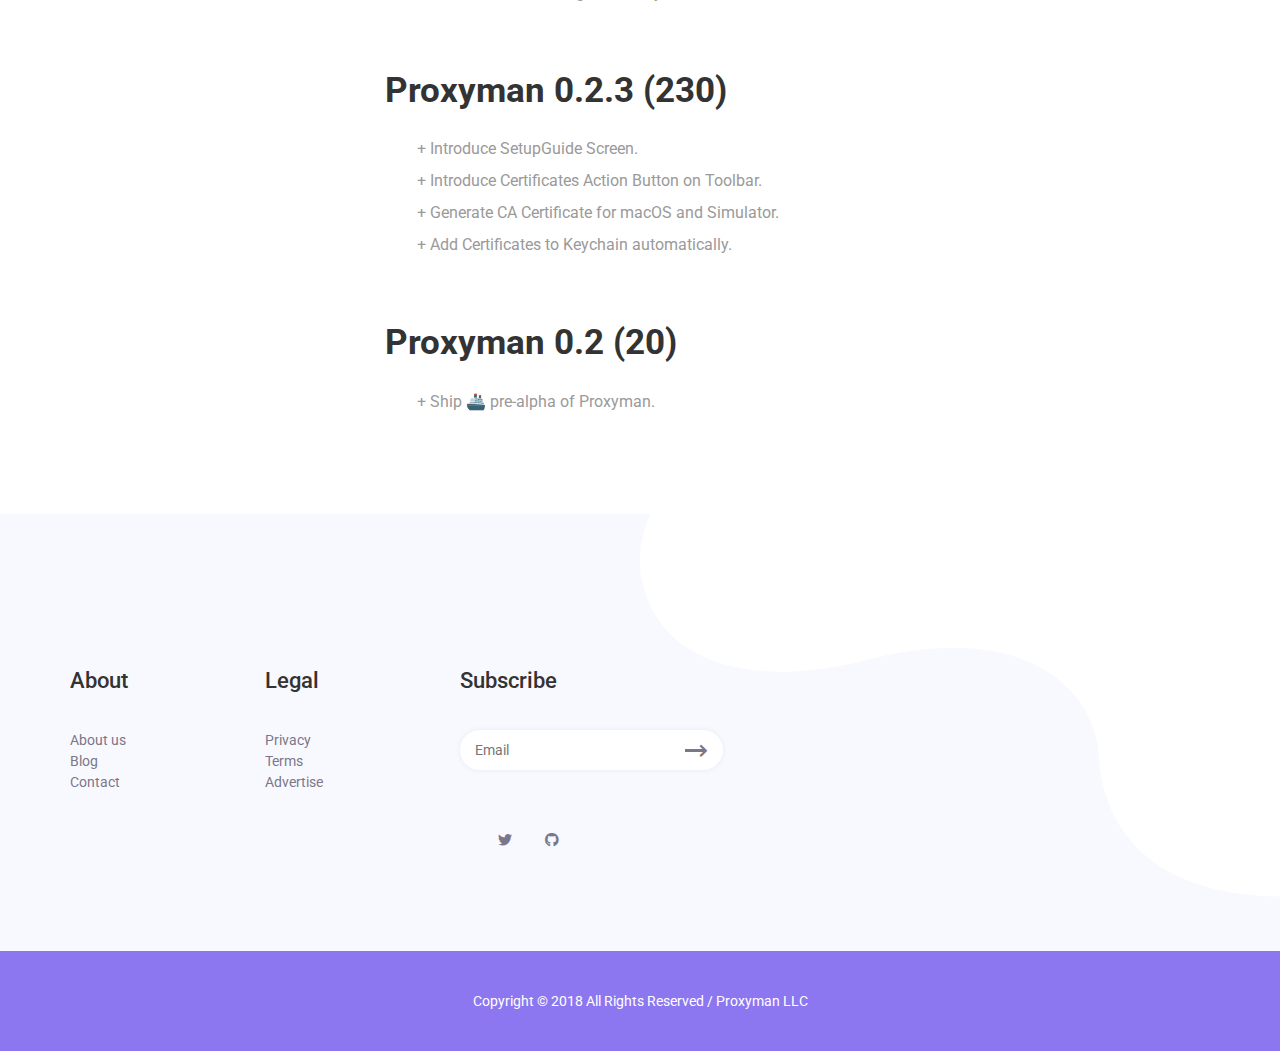
==== commit 249ae1e9: "[PROXY-1] Introduce new Changelog page" ====
--- a/changelog.html
+++ b/changelog.html
@@ -4,9 +4,9 @@
 <head>
     <meta charset="UTF-8">
     <meta name="viewport" content="width=device-width, initial-scale=1, shrink-to-fit=no">
-    <meta name="keywords" content="business, creative, modern, portfolio, agency, design, personal, about, resume, studio, blog">
-    <meta name="author" content="YasirKareem">
-    <title>Starten SaaS & Software Landing Page</title>
+    <meta name="keywords" content="proxy, proxyman, proxy app, macos, charles">
+    <meta name="author" content="nghia@proxyman.app">
+    <title>Proxyman • Advanced Web Debugging Proxy for Mac</title>
     <!-- Bootstrap core CSS -->
     <link rel="stylesheet" href="css/bootstrap.min.css">
     <!-- Font Animate -->
@@ -22,15 +22,22 @@
     <!-- Styles -->
     <link rel="stylesheet" href="css/styles.css">
     <!-- favicon -->
-    <link rel="apple-touch-icon" sizes="180x180" href="img/favicons/apple-touch-icon.png">
+    <link rel="apple-touch-icon" sizes="57x57" href="img/favicons/apple-icon-57x57.png">
+    <link rel="apple-touch-icon" sizes="60x60" href="img/favicons/apple-icon-60x60.png">
+    <link rel="apple-touch-icon" sizes="72x72" href="img/favicons/apple-icon-72x72.png">
+    <link rel="apple-touch-icon" sizes="76x76" href="img/favicons/apple-icon-76x76.png">
+    <link rel="apple-touch-icon" sizes="114x114" href="img/favicons/apple-icon-114x114.png">
+    <link rel="apple-touch-icon" sizes="120x120" href="img/favicons/apple-icon-120x120.png">
+    <link rel="apple-touch-icon" sizes="144x144" href="img/favicons/apple-icon-144x144.png">
+    <link rel="apple-touch-icon" sizes="152x152" href="img/favicons/apple-icon-152x152.png">
+    <link rel="apple-touch-icon" sizes="180x180" href="img/favicons/apple-icon-180x180.png">
+    <link rel="icon" type="image/png" sizes="192x192"  href="img/favicons/android-icon-192x192.png">
     <link rel="icon" type="image/png" sizes="32x32" href="img/favicons/favicon-32x32.png">
+    <link rel="icon" type="image/png" sizes="96x96" href="img/favicons/favicon-96x96.png">
     <link rel="icon" type="image/png" sizes="16x16" href="img/favicons/favicon-16x16.png">
-    <link rel="manifest" href="img/favicons/site.webmanifest">
-    <link rel="mask-icon" href="img/favicons/safari-pinned-tab.svg" color="#8d77f1">
-    <link rel="shortcut icon" href="img/favicons/favicon.ico">
-    <meta name="msapplication-TileColor" content="#8d77f1">
-    <meta name="msapplication-TileImage" content="img/favicons/mstile-144x144.png">
-    <meta name="msapplication-config" content="img/favicons/browserconfig.xml">
+    <link rel="manifest" href="img/favicons/manifest.json">
+    <meta name="msapplication-TileColor" content="#ffffff">
+    <meta name="msapplication-TileImage" content="img/favicons/ms-icon-144x144.png">
     <meta name="theme-color" content="#ffffff">
     <!--[if lt IE 9]>
      <script src="js/html5shiv.min.js"></script>
@@ -44,8 +51,8 @@
         <div class="container">
             <div class="navbar-header">
                 <div class="logo">
-                    <img class="navbar-brand" src="img/logo/logo.png" alt="logo">
-                    <h3>Starten</h3>
+                    <img class="navbar-brand" src="img/logo/proxyman.svg" alt="logo">
+                    <h3>Proxyman</h3>
                 </div>
             </div>
             <!-- Back to Home -->
@@ -60,11 +67,11 @@
     <header class="header-blog">
         <div class="container">
             <div class="title">
-                <h1>SaaS trade make you awesome</h1>
+                <h1>Changelog • Proxyman</h1>
             </div>
             <div class="blog-text-top">
-                <p>John doe</p>
-                <p>Jul 16, 2018</p>
+                <p>Noah Tran</p>
+                <p>Jul 31, 2018</p>
             </div>
         </div>
     </header>
@@ -79,167 +86,36 @@
 
                         <!--  Blog Text -->
                         <div class="single-blog-text">
-                            <!-- H3 -->
-                            <h3>Contrary to popular belief, Lorem Ipsum is not simply random text. It has roots in a piece of classical Latin literature from 45 BC, making it over 2000 years old. Richard McClintock, a Latin professor at Hampden-Sydney College in Virginia.</h3>
-                            <!--  Blog Text content -->
-                            <div class="blog-text-content">
-                                <!-- Text 1 -->
-                                <p>Lorem Ipsum is simply dummy text of the printing and typesetting industry. Lorem Ipsum has been the industry's standard dummy text ever since the 1500s, when an unknown printer took a galley of type and scrambled it to make a type specimen book. It has survived not only five centuries, but also the leap into electronic typesetting, remaining essentially unchanged. It was popularised in the 1960s with the release of Letraset sheets containing Lorem Ipsum passages, and more recently with desktop publishing software like Aldus PageMaker including versions of Lorem Ipsum.</p>
-                                <!-- Text 2 -->
-                                <p class="middle">Contrary to popular belief, Lorem Ipsum is not simply random text. It has roots in a piece of classical Latin literature from 45 BC, making it over 2000 years old. Richard McClintock, a Latin professor at Hampden-Sydney College in Virginia, looked up one of the more obscure Latin words, consectetur, from a Lorem Ipsum passage, and going through the cites of the word in classical literature, discovered the undoubtable source. Lorem Ipsum comes from sections 1.10.32 and 1.10.33 of "de Finibus Bonorum et Malorum" (The Extremes of Good and Evil) by Cicero, written in 45 BC. This book is a treatise on the theory of ethics, very popular during the Renaissance. The first line of Lorem Ipsum, "Lorem ipsum dolor sit amet..", comes from a line in section 1.10.32.</p>
-                                <!-- Start Blockquote -->
-                                <blockquote class="blockquote">
-                                    <p class="mb-0">Lorem Ipsum is simply dummy text of the printing and typesetting industry. Lorem Ipsum has been the industry's standard dummy text ever since the 1500s, when an unknown printer took a galley of type and scrambled it to make a type specimen book. It has survived not only five centuries, but also the leap into electronic typesetting, remaining essentially unchanged.</p>
-                                </blockquote>
-                                <!-- End Blockquote -->
-                                <!-- Text 3 -->
-                                <p>It is a long established fact that a reader will be distracted by the readable content of a page when looking at its layout. The point of using Lorem Ipsum is that it has a more-or-less normal distribution of letters, as opposed to using 'Content here, content here', making it look like readable English. Many desktop publishing packages and web page editors now use Lorem Ipsum as their default model text, and a search for 'lorem ipsum' will uncover many web sites still in their infancy.</p>
-                                <!-- Start Blog Post Img -->
-                                <div class="blog-post-img">
-                                    <div class="row">
-                                        <div class="col-lg-6 col-md-6 col-sm-12 col-xs-12">
-                                            <a href="img/blog/1.jpg" data-lightbox="bg">
-                                                <div class="blog-post-img-1"></div>
-                                            </a>
-                                        </div>
-                                        <div class="col-lg-6 col-md-6 col-sm-12 col-xs-12">
-                                            <a href="img/blog/2.jpg" data-lightbox="bg">
-                                                <div class="blog-post-img-2"></div>
-                                            </a>
-                                        </div>
-                                    </div>
-                                </div>
-                                <!-- End Blog Post Img -->
-                                <!--  Text 4 -->
-                                <p>It is a long established fact that a reader will be distracted by the readable content of a page when looking at its layout. The point of using Lorem Ipsum is that it has a more-or-less normal distribution of letters, as opposed to using 'Content here, content here', making it look like readable English. Many desktop publishing packages and web page editors now use Lorem Ipsum as their default model text, and a search for 'lorem ipsum' will uncover many web sites still in their infancy.</p>
-                                <!-- Start Blog Post Footer -->
-                                <div class="blog-post-footer">
-                                    <div class="tags">
-                                        <ul>
-                                            <li><a href="#">Design</a></li>
-                                            <li><a href="#">Mobile</a></li>
-                                            <li><a href="#">CSS3</a></li>
-                                        </ul>
-                                    </div>
-                                    <div class="share">
-                                        <a href="#"><i class="fas fa-share-alt"></i></a>
-                                    </div>
-                                </div>
-                                <!-- End Blog Post Footer -->
-                                <!-- Start Comments -->
-                                <div class="comments">
-                                    <h3>comments</h3>
-                                    <!-- Start Comment Box 1 -->
-                                    <div class="comment-box">
-                                        <!-- Start Comment Img -->
-                                        <div class="comment-img">
-                                            <img src="http://via.placeholder.com/70x70/8d77f1/fff" alt="comment">
-                                        </div>
-                                        <!-- End Comment Img -->
-                                        <!-- Start Comment Text -->
-                                        <div class="comment-text">
-                                            <p>The standard chunk of Lorem Ipsum used since the 1500s is reproduced below for those interested. Sections 1.10.32 and 1.10.33 from "de Finibus Bonorum et Malorum" by Cicero are also reproduced in their exact original form, accompanied.</p>
-                                            <!-- Start Comment Footer -->
-                                            <div class="comment-footer">
-                                                <div class="comment-footer-left">
-                                                    <p>John Doe</p>
-                                                    <p>Jul 16, 2018</p>
-                                                </div>
-                                                <div class="comment-footer-right"><a href=""><i class="fas fa-reply"></i></a></div>
-                                            </div>
-                                            <!-- End Comment Footer -->
-                                        </div>
-                                        <!-- End Comment Text-->
-                                    </div>
-                                    <!-- End Comment Box 1 -->
-                                    <!-- Start Comment Box 1 Reply -->
-                                    <div class="comment-box reply">
-                                        <!-- Start Comment Img -->
-                                        <div class="comment-img">
-                                            <img src="http://via.placeholder.com/70x70/8d77f1/fff" alt="comment">
-                                        </div>
-                                        <!-- End Comment Img -->
-                                        <!-- Start Comment Text -->
-                                        <div class="comment-text">
-                                            <p>The standard chunk of Lorem Ipsum used since the 1500s is reproduced below for those interested. Sections 1.10.32 and 1.10.33 from "de Finibus Bonorum et Malorum" by Cicero are also reproduced in their exact original form, accompanied.</p>
-                                            <!-- Start Comment Footer -->
-                                            <div class="comment-footer">
-                                                <div class="comment-footer-left">
-                                                    <p>John Doe</p>
-                                                    <p>Jul 16, 2018</p>
-                                                </div>
-                                                <div class="comment-footer-right"><a href=""><i class="fas fa-reply"></i></a></div>
-                                            </div>
-                                            <!-- End Comment Footer -->
-                                        </div>
-                                        <!-- End Comment Text-->
-                                    </div>
-                                    <!-- End Comment Box 1 Reply -->
-                                    <!-- Start Comment Box 2 -->
-                                    <div class="comment-box">
-                                        <!-- Start Comment Img -->
-                                        <div class="comment-img">
-                                            <img src="http://via.placeholder.com/70x70/8d77f1/fff" alt="comment">
-                                        </div>
-                                        <!-- End Comment Img -->
-                                        <!-- Start Comment Text -->
-                                        <div class="comment-text">
-                                            <p>The standard chunk of Lorem Ipsum used since the 1500s is reproduced below for those interested. Sections 1.10.32 and 1.10.33 from "de Finibus Bonorum et Malorum" by Cicero are also reproduced in their exact original form, accompanied.</p>
-                                            <!-- Start Comment Footer -->
-                                            <div class="comment-footer">
-                                                <div class="comment-footer-left">
-                                                    <p>John Doe</p>
-                                                    <p>Jul 16, 2018</p>
-                                                </div>
-                                                <div class="comment-footer-right"><a href=""><i class="fas fa-reply"></i></a></div>
-                                            </div>
-                                            <!-- End Comment Footer -->
-                                        </div>
-                                        <!-- End Comment Text-->
-                                    </div>
-                                    <!-- End Comment Box 2 -->
-                                </div>
-                                <!-- End Comments -->
-                                <!-- Start Form -->
-                                <div class="blog-post-form">
-                                    <div class="row">
-                                        <form action="#">
-                                            <!-- Sart Name -->
-                                            <div class="col-lg-6 col-md-6 col-sm-12 col-xs-12">
-                                                <div class="insertion">
-                                                    <input class="input-focus" type="text" name="name" placeholder="Name">
-                                                    <span class="input-border"></span>
-                                                </div>
-                                            </div>
-                                            <!-- End Name -->
-                                            <!-- Sart Email -->
-                                            <div class="col-lg-6 col-md-6 col-sm-12 col-xs-12">
-                                                <div class="insertion">
-                                                    <input class="input-focus" type="email" name="email" placeholder="Email">
-                                                    <span class="input-border"></span>
-                                                </div>
-                                            </div>
-                                            <!-- End Email -->
-                                            <!-- Sart Message -->
-                                            <div class="col-lg-12 col-md-12 col-sm-12 col-xs-12">
-                                                <div class="insertion">
-                                                    <textarea class="input-focus" placeholder="Message"></textarea>
-                                                    <span class="input-border"></span>
-                                                </div>
-                                            </div>
-                                            <!-- End Message -->
-                                            <!-- Sart Submit-->
-                                            <div class="col-lg-12 col-md-12 col-sm-12 col-xs-12">
-                                                <div class="submit">
-                                                    <button class="form-submit" name="submit">Submit</button>
-                                                </div>
-                                            </div>
-                                            <!-- End Submit-->
-                                        </form>
-                                    </div>
-                                </div>
-                                <!-- End Form -->
-                            </div>
+<h2 class="title title-changelog">Proxyman 0.3.2 (320) (Latest)</h2>
+<p class="sub-title">+ The first stable Proxyman 👨‍💻.</p>
+<p class="sub-title">+ Distribute via DMG and apprioriated signed certificates.</p>
+
+<h2 class="title title-changelog">Proxyman 0.3.1 (310)</h2>
+<p class="sub-title">+ Introduce Copy functionality 👨‍💻.</p>
+<p class="sub-title">+ New Global Status Bar.</p>
+<p class="sub-title"+ General Improvements 🙇🏻‍♂️.</p>
+
+<h2 class="title title-changelog">Proxyman 0.2.6 (260)</h2>
+<p class="sub-title">+ Fix all icon from process and status app 👨‍🍳.</p>
+<p class="sub-title">+ New Placeholder.</p>
+
+<h2 class="title title-changelog">Proxyman 0.2.5 (250)</h2>
+<p class="sub-title">+ Introduce new Amazing Response Reviewer 👨‍💻.</p>
+<p class="sub-title">+ Fix bug when updating app from Sparkle.</p>
+
+<h2 class="title title-changelog">Proxyman 0.2.4 (240)</h2>
+<p class="sub-title">+ Improvement performance and fix minior bugs.</p>
+<p class="sub-title">+ Fix nill-response issue.</p>
+<p class="sub-title">+ Fix crash when diffing incorrectly.</p>
+
+<h2 class="title title-changelog">Proxyman 0.2.3 (230)</h2>
+<p class="sub-title">+ Introduce SetupGuide Screen.</p>
+<p class="sub-title">+ Introduce Certificates Action Button on Toolbar.</p>
+<p class="sub-title">+ Generate CA Certificate for macOS and Simulator.</p>
+<p class="sub-title">+ Add Certificates to Keychain automatically.</p>
+
+<h2 class="title title-changelog">Proxyman 0.2 (20)</h2>
+<p class="sub-title">+ Ship 🚢 pre-alpha of Proxyman.</p>
                         </div>
                         <!-- End Blog Items -->
                     </div>
@@ -262,17 +138,6 @@
         <!-- End Waves -->
         <div class="container">
             <div class="row">
-                <!-- Starten -->
-                <div class="starten col-lg-3 col-md-3 col-sm-12">
-                    <!-- Footer Img -->
-                    <div class="footer-img">
-                        <img src="img/logo/logo.png" alt="logo">
-                    </div>
-                    <!-- Footer Text -->
-                    <div class="footer-text">
-                        <p>Lorem Ipsum is simply dummy text of the printing and typesetting industry. Lorem Ipsum has been the industry's standard .</p>
-                    </div>
-                </div>
                 <!-- About -->
                 <div class="about col-lg-2 col-md-2 col-sm-4">
                     <!-- Title -->
@@ -284,24 +149,7 @@
                         <ul>
                             <li><a href="#">About us</a></li>
                             <li><a href="#">Blog</a></li>
-                            <li><a href="#">Tolent Check</a></li>
-                            <li><a href="#">Career</a></li>
-                            <li><a href="#">Contact</a></li>
-                        </ul>
-                    </div>
-                </div>
-                <!-- Work -->
-                <div class="work col-lg-2 col-md-2 col-sm-4">
-                    <!-- Title -->
-                    <div class="footer-title">
-                        <h3>Work</h3>
-                    </div>
-                    <!-- Link -->
-                    <div class="footer-link">
-                        <ul>
-                            <li><a href="#">Our Clients</a></li>
-                            <li><a href="#">Skills</a></li>
-                            <li><a href="#">Consultants</a></li>
+                            <li><a href="mailto:nghia@proxyman.app?subject=Hello">Contact</a></li>
                         </ul>
                     </div>
                 </div>
@@ -336,20 +184,18 @@
                     <!-- Social -->
                     <div class="social">
                         <ul>
-                            <li><a href=""><i class="fab fa-facebook-f"></i></a></li>
-                            <li><a href=""><i class="fab fa-behance"></i></a></li>
-                            <li><a href=""><i class="fab fa-youtube"></i></a></li>
-                            <li><a href=""><i class="fab fa-dribbble"></i></a></li>
+                            <li><a href="mailto:nghia@proxyman.app?subject=Hello"><i aria-hidden="true" class="fab fa-envelope"></i></a></li>
+                            <li><a href="https://twitter.com/proxyman_app"><i class="fab fa-twitter"></i></a></li>
+                            <li><a href="https://github.com/ProxymanApp/Proxyman"><i class="fab fa-github"></i></a></li>
                         </ul>
                     </div>
-
                 </div>
             </div>
         </div>
         <!-- Copy -->
         <div class="copy">
             <div class="container">
-                <p>Copyright © 2018 All Rights Reserved / YasirKareem</p>
+                <p>Copyright © 2018 All Rights Reserved / Proxyman LLC</p>
             </div>
         </div>
     </footer>
--- a/css/styles.css
+++ b/css/styles.css
@@ -78,6 +78,18 @@
     margin-bottom: 60px;
 }
 
+.sub-title {
+  margin: 0;
+  text-align: left;
+  font-size: 16px;
+}
+
+.title-changelog {
+  margin-bottom: 20px;
+  margin-top: 60px;
+  text-align: left;
+}
+
 .title span {
     width: 326px;
     /* display: block; */
@@ -1306,6 +1318,7 @@
 
 .single-blog-text {
     margin: 0 auto;
+    padding-left: 16%;
 }
 
 .middle {
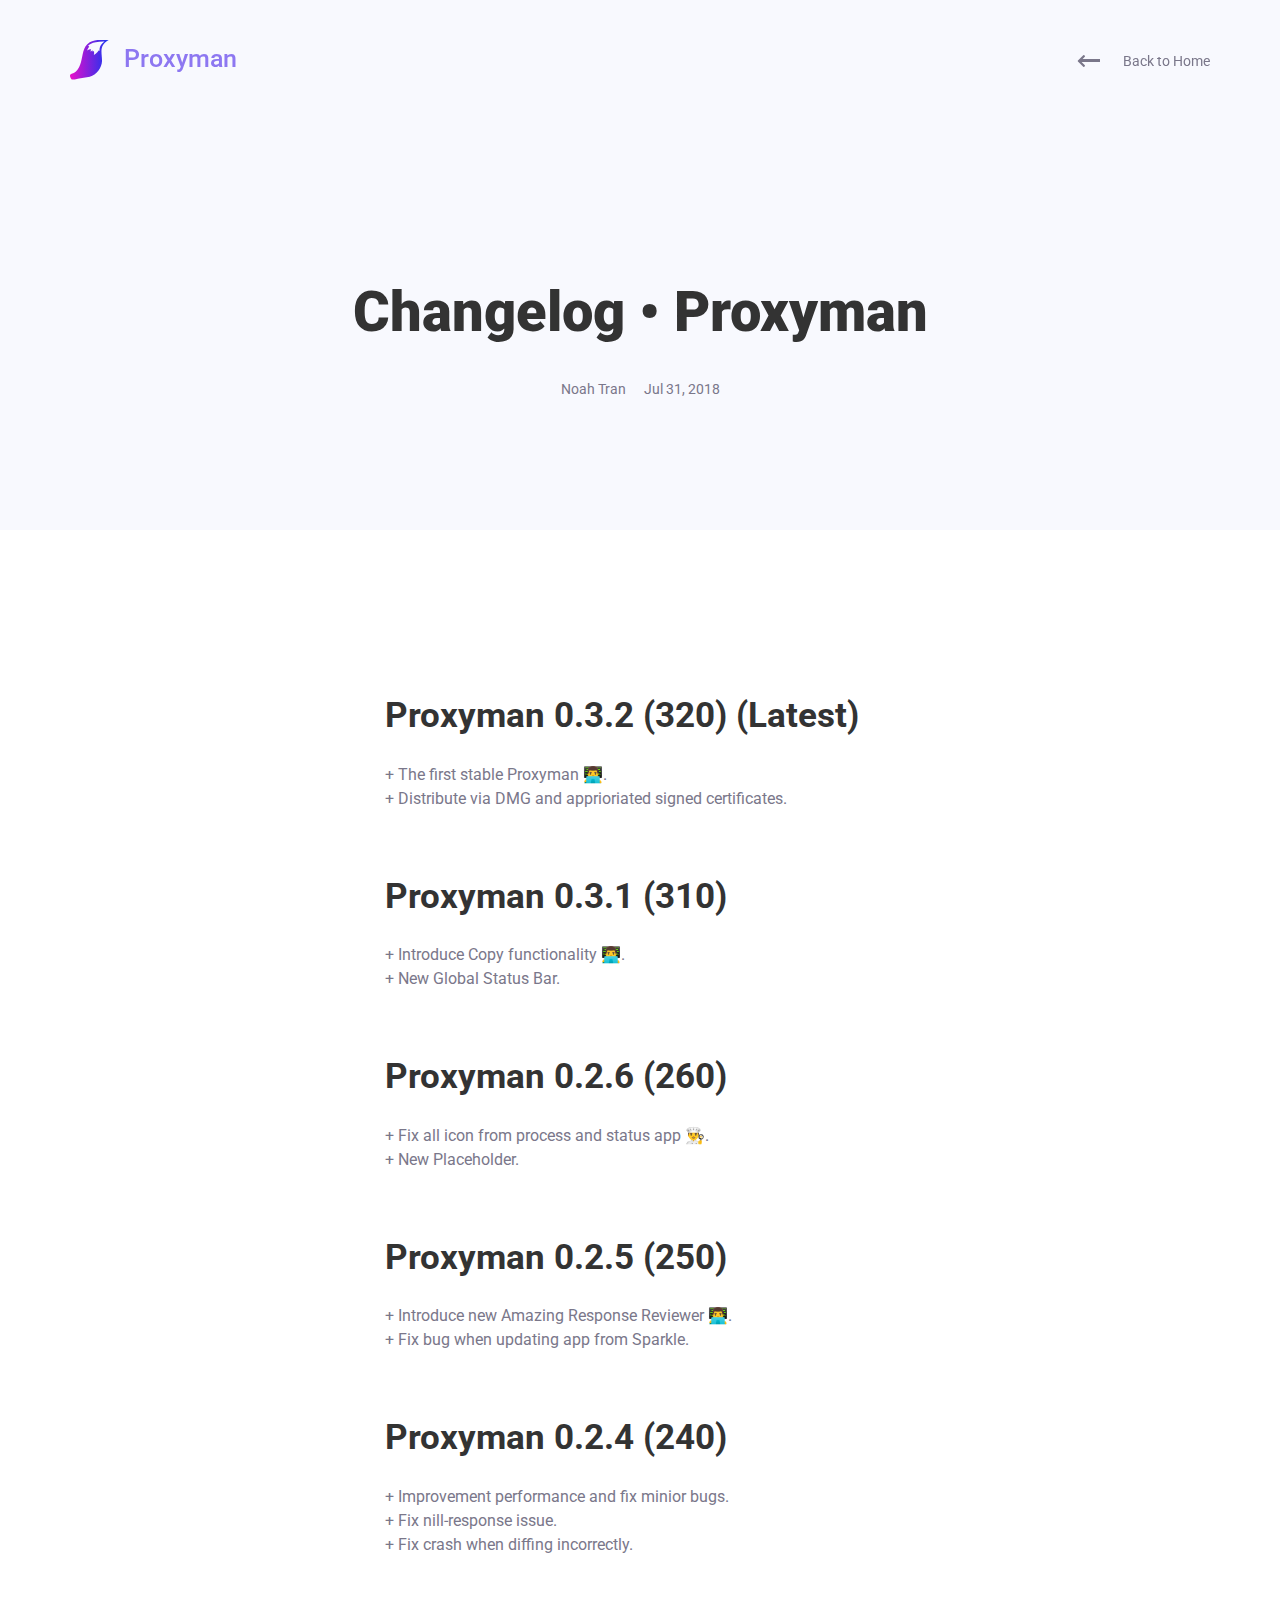
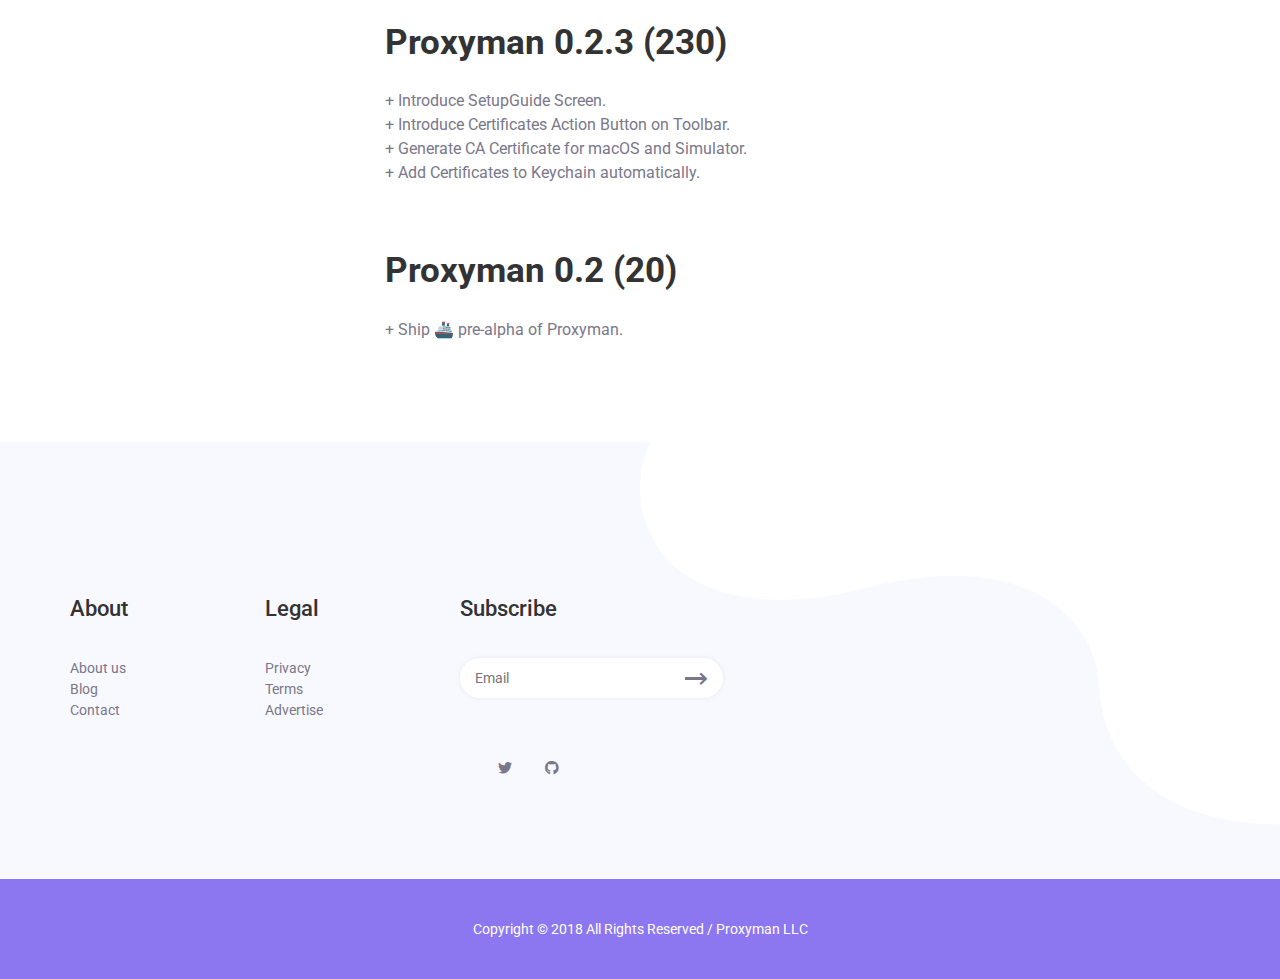
==== commit bb583ea1: "Force version changelog.css" ====
--- a/changelog.html
+++ b/changelog.html
@@ -20,7 +20,7 @@
     <!-- Google Font -->
     <link href="https://fonts.googleapis.com/css?family=Roboto:400,500,700,900" rel="stylesheet">
     <!-- Styles -->
-    <link rel="stylesheet" href="css/styles.css">
+    <link rel="stylesheet" href="css/styles.css?version=1">
     <!-- favicon -->
     <link rel="apple-touch-icon" sizes="57x57" href="img/favicons/apple-icon-57x57.png">
     <link rel="apple-touch-icon" sizes="60x60" href="img/favicons/apple-icon-60x60.png">
--- a/css/styles.css
+++ b/css/styles.css
@@ -272,7 +272,7 @@
     background-color: transparent;
 }
 
-.sub-title {
+.sub-title-1 {
   margin-left: 32px;
   margin-top: 8px;
   color: #9a9a9a;
@@ -1329,8 +1329,9 @@
 
 blockquote {
     padding: 0 15px 0;
-    margin: 40px 0 40px 40px;
-    font-size: 14px;
+    margin: 20px 0 20px 40px;
+    font-size: 15px;
+    line-height: 21px;
     border-left: 2px solid #8d77f1;
 }
 
@@ -1338,6 +1339,10 @@
 
 .blog-post-img {
     margin: 40px 0;
+}
+
+.underline {
+  text-decoration: underline;
 }
 
 .blog-post-img-1 {
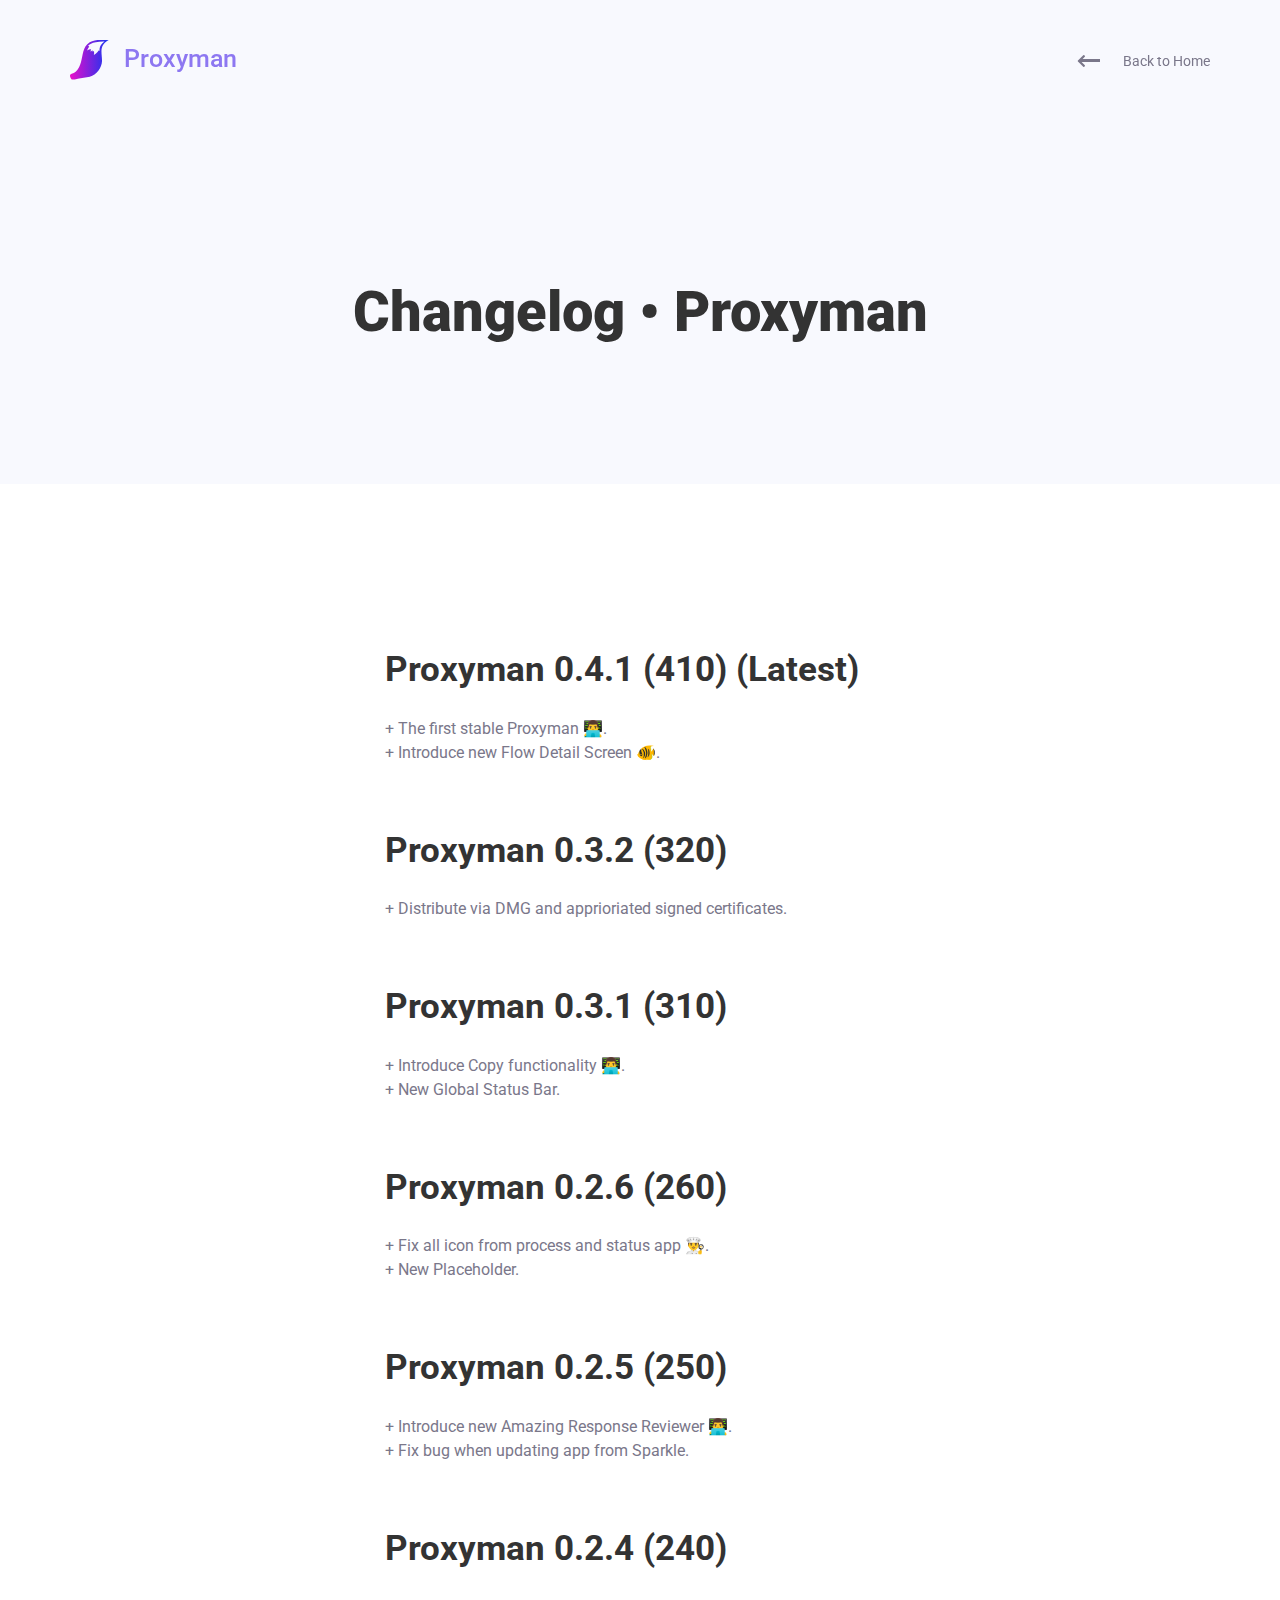
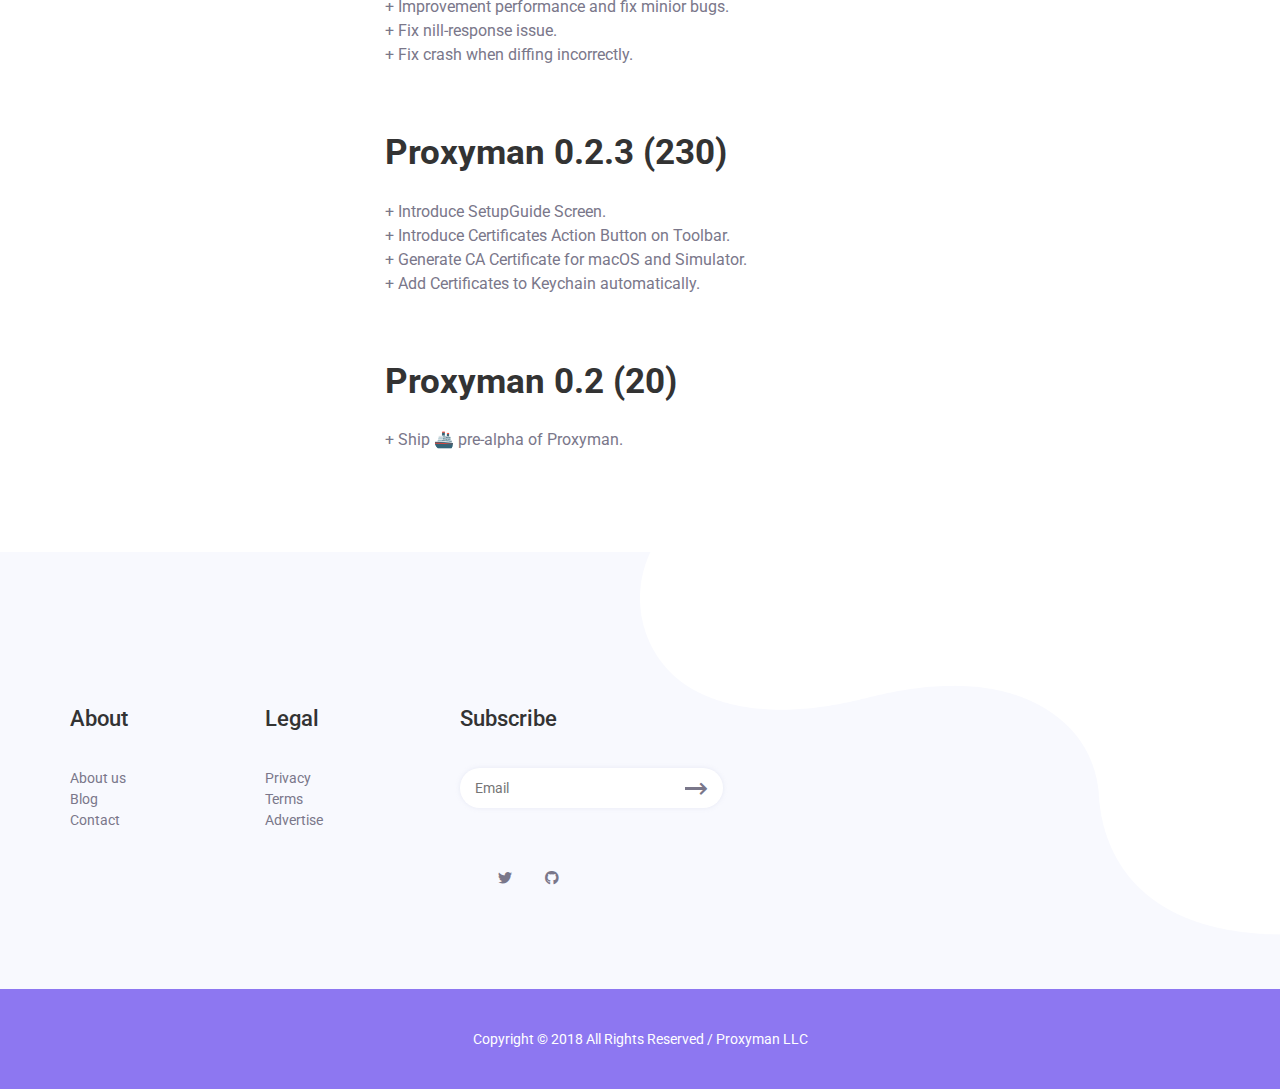
==== commit d3f74a42: "Bump 0.4.1 Layout" ====
--- a/changelog.html
+++ b/changelog.html
@@ -69,10 +69,6 @@
             <div class="title">
                 <h1>Changelog • Proxyman</h1>
             </div>
-            <div class="blog-text-top">
-                <p>Noah Tran</p>
-                <p>Jul 31, 2018</p>
-            </div>
         </div>
     </header>
     <!-- End Header -->
@@ -86,8 +82,11 @@
 
                         <!--  Blog Text -->
                         <div class="single-blog-text">
-<h2 class="title title-changelog">Proxyman 0.3.2 (320) (Latest)</h2>
+<h2 class="title title-changelog">Proxyman 0.4.1 (410) (Latest)</h2>
 <p class="sub-title">+ The first stable Proxyman 👨‍💻.</p>
+<p class="sub-title">+ Introduce new Flow Detail Screen 🐠.</p>
+
+<h2 class="title title-changelog">Proxyman 0.3.2 (320)</h2>
 <p class="sub-title">+ Distribute via DMG and apprioriated signed certificates.</p>
 
 <h2 class="title title-changelog">Proxyman 0.3.1 (310)</h2>
--- a/css/styles.css
+++ b/css/styles.css
@@ -273,7 +273,7 @@
 }
 
 .sub-title-1 {
-  margin-left: 32px;
+  margin-left: 40px;
   margin-top: 8px;
   color: #9a9a9a;
 }
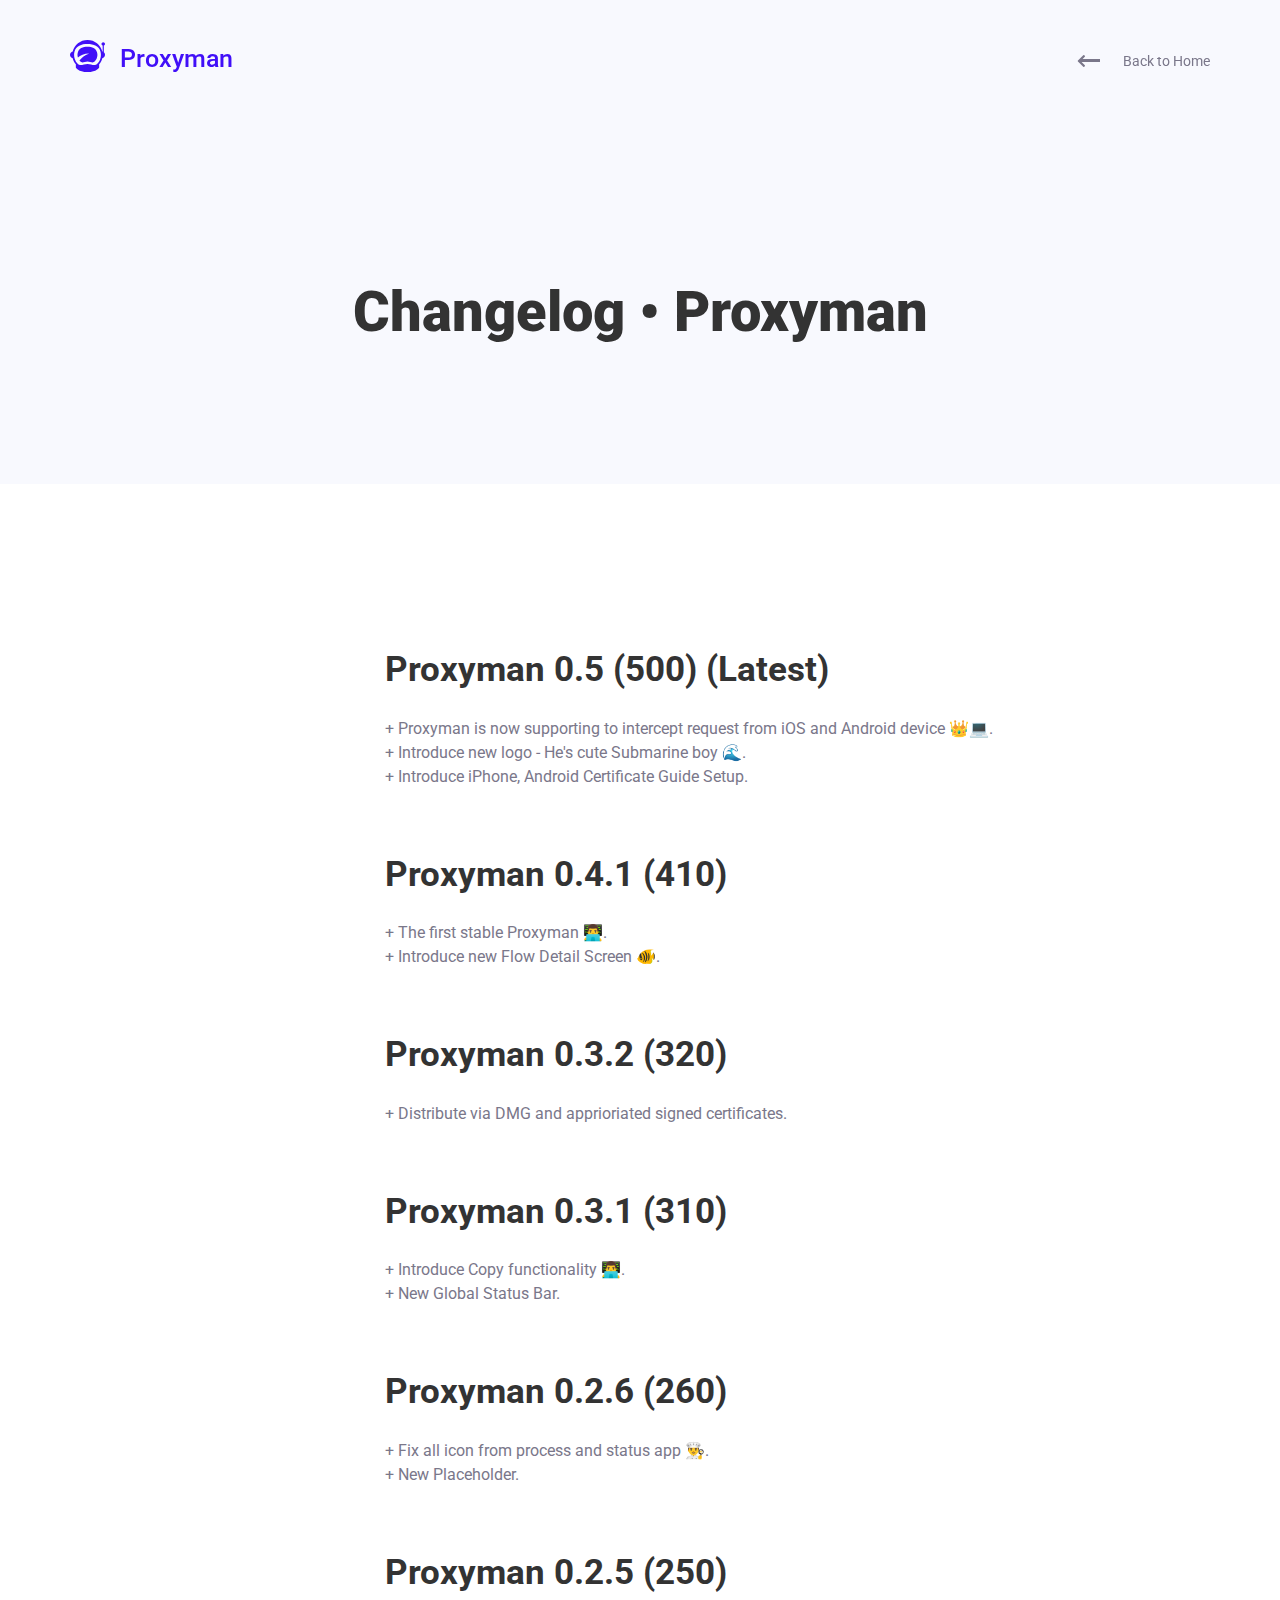
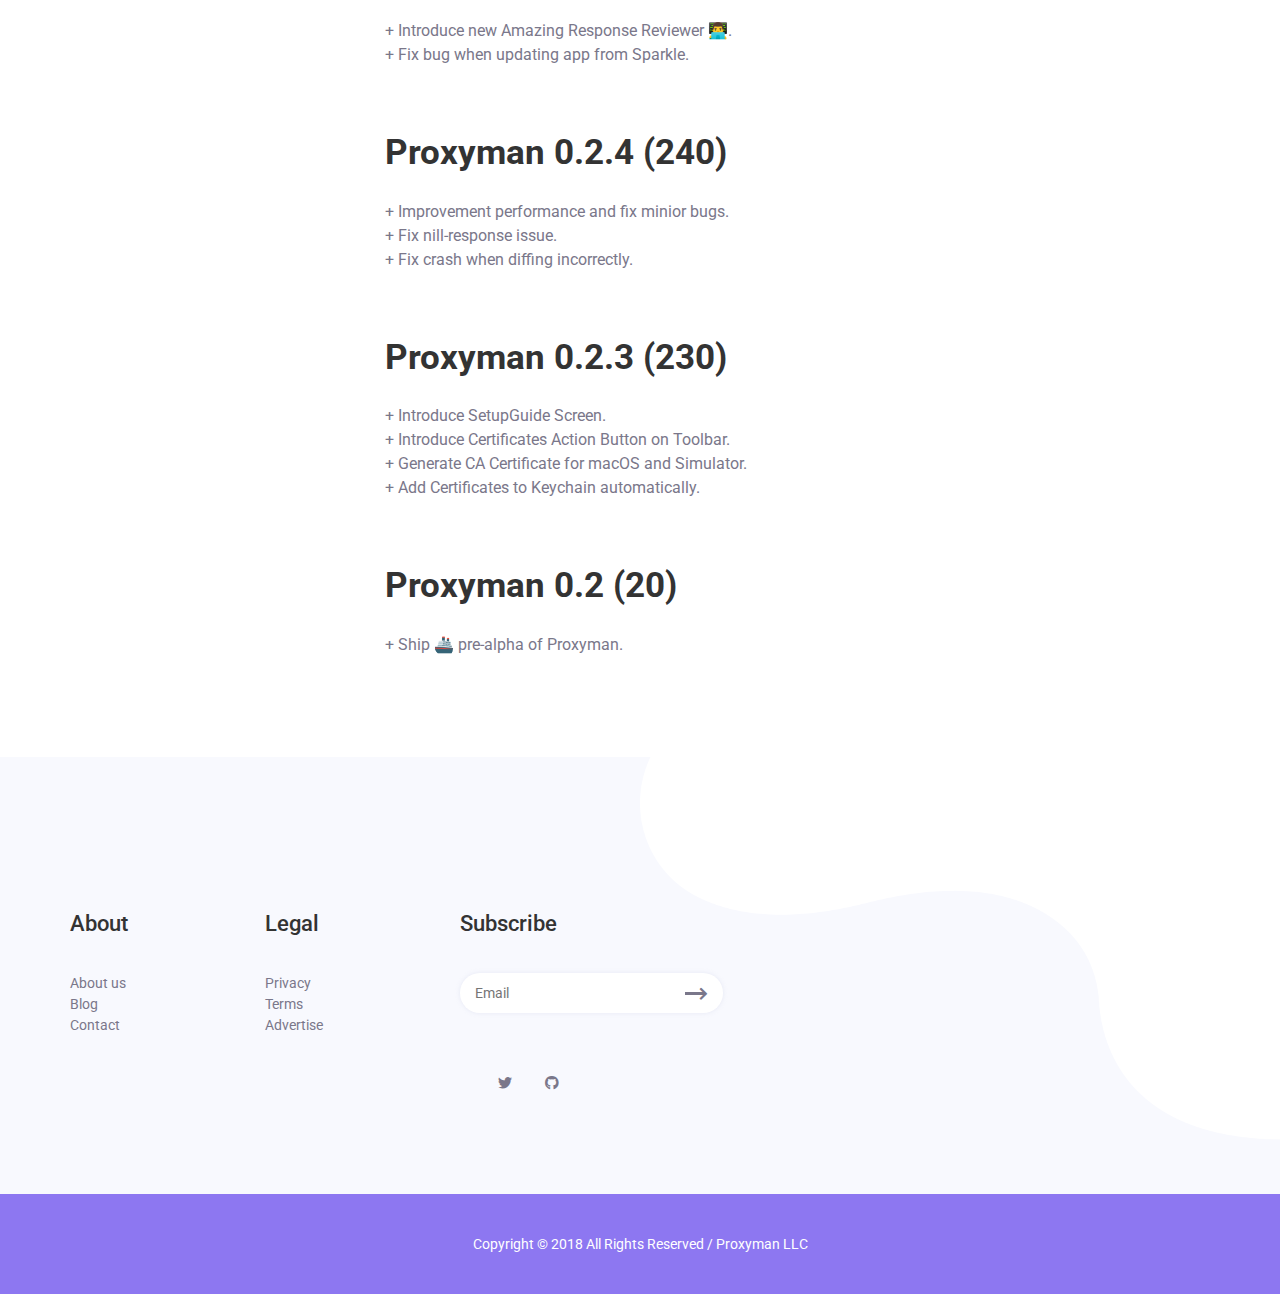
==== commit 1b222a98: "Bump 0.5" ====
--- a/changelog.html
+++ b/changelog.html
@@ -50,10 +50,10 @@
     <nav class="navbar navbar-default navbar-fixed-top nav-blog-single">
         <div class="container">
             <div class="navbar-header">
-                <div class="logo">
-                    <img class="navbar-brand" src="img/logo/proxyman.svg" alt="logo">
-                    <h3>Proxyman</h3>
-                </div>
+              <div class="logo">
+                  <img class="navbar-brand" src="img/logo/proxyman_1.svg" alt="logo">
+                  <h3 class="logo-title">Proxyman</h3>
+              </div>
             </div>
             <!-- Back to Home -->
             <div class="nav navbar-nav navbar-right">
@@ -82,7 +82,12 @@
 
                         <!--  Blog Text -->
                         <div class="single-blog-text">
-<h2 class="title title-changelog">Proxyman 0.4.1 (410) (Latest)</h2>
+<h2 class="title title-changelog">Proxyman 0.5 (500) (Latest)</h2>
+<p class="sub-title">+ Proxyman is now supporting to intercept request from iOS and Android device 👑‍💻.</p>
+<p class="sub-title">+ Introduce new logo - He's cute Submarine boy 🌊.</p>
+<p class="sub-title">+ Introduce iPhone, Android Certificate Guide Setup.</p>
+
+<h2 class="title title-changelog">Proxyman 0.4.1 (410)</h2>
 <p class="sub-title">+ The first stable Proxyman 👨‍💻.</p>
 <p class="sub-title">+ Introduce new Flow Detail Screen 🐠.</p>
 
--- a/css/styles.css
+++ b/css/styles.css
@@ -226,7 +226,7 @@
 }
 
 .logo h3 {
-    color: #8d77f1;
+    color: #410FF8;
     margin: 0;
     display: inline-block;
     font-size: 25px;
@@ -984,6 +984,10 @@
 
 .social ul li:last-child {
     margin-right: 0;
+}
+
+.sub-header {
+  font-size: 16px;
 }
 
 /* Copy */
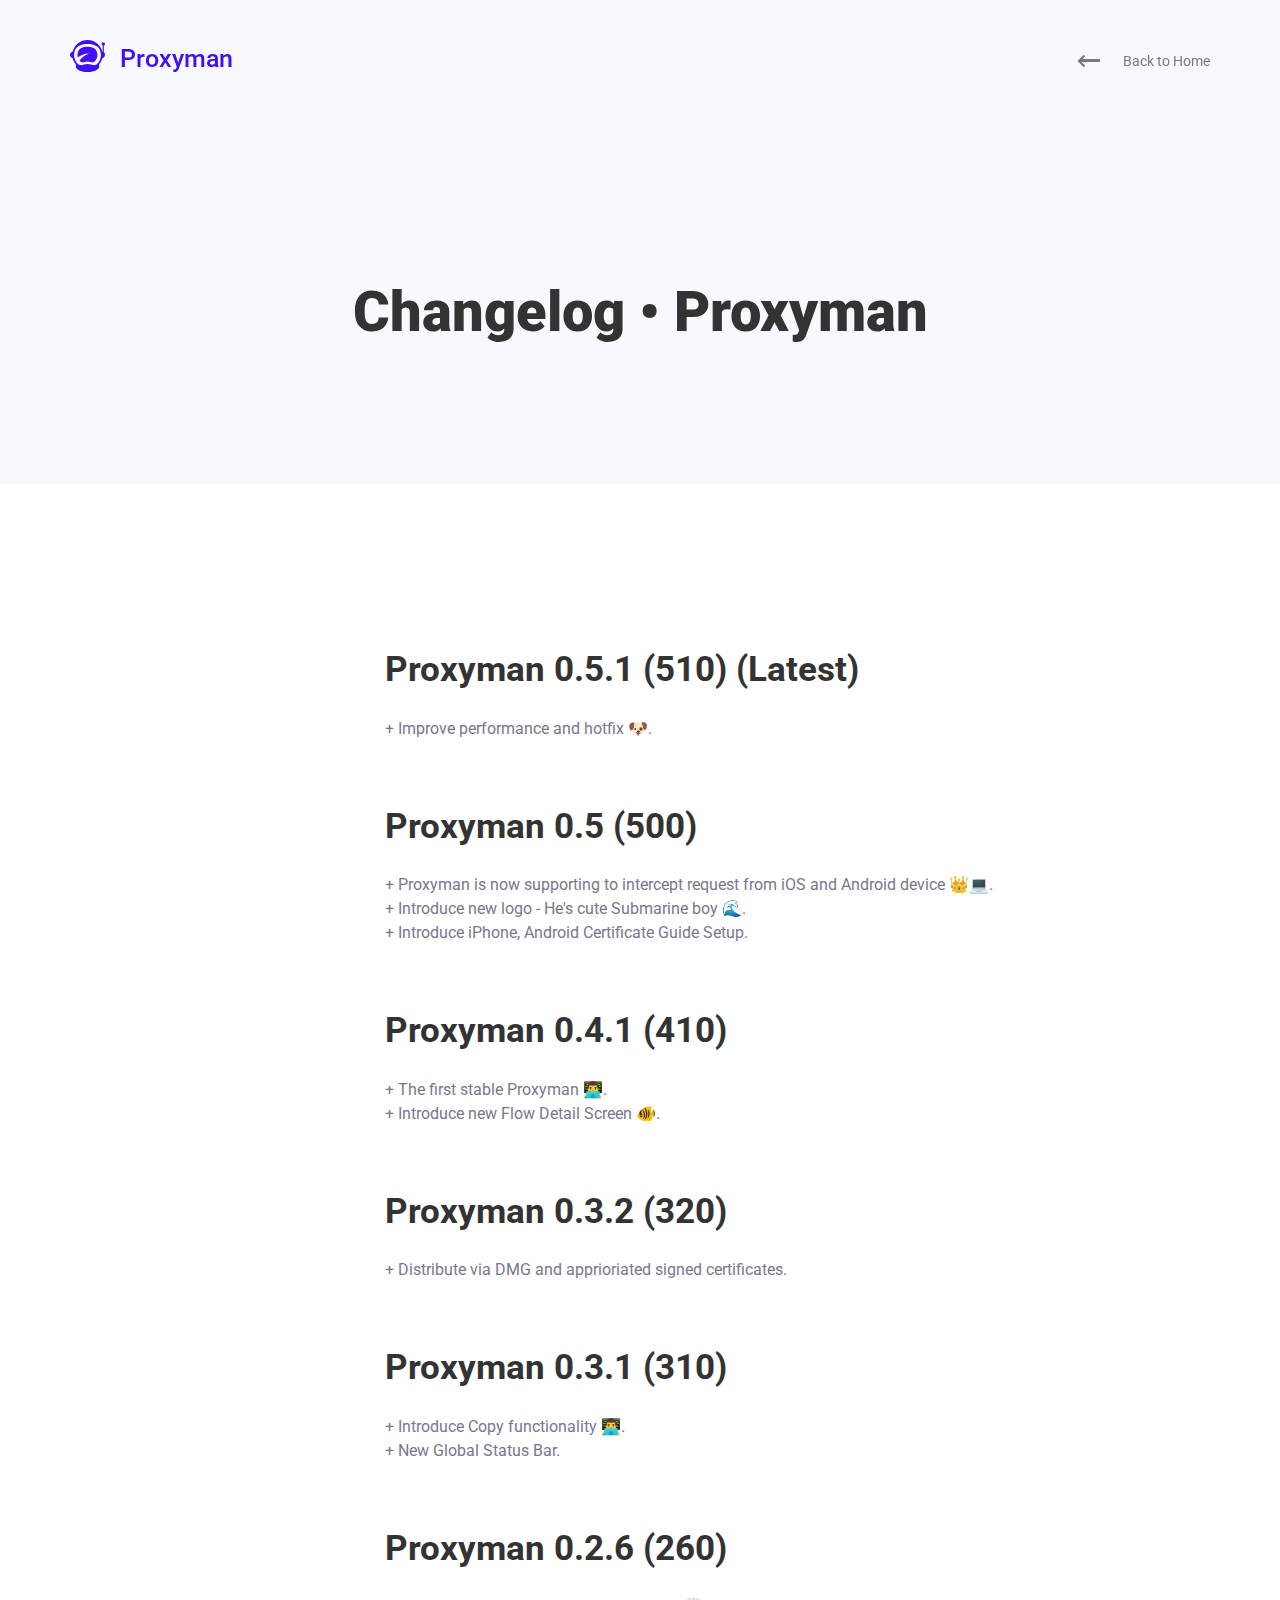
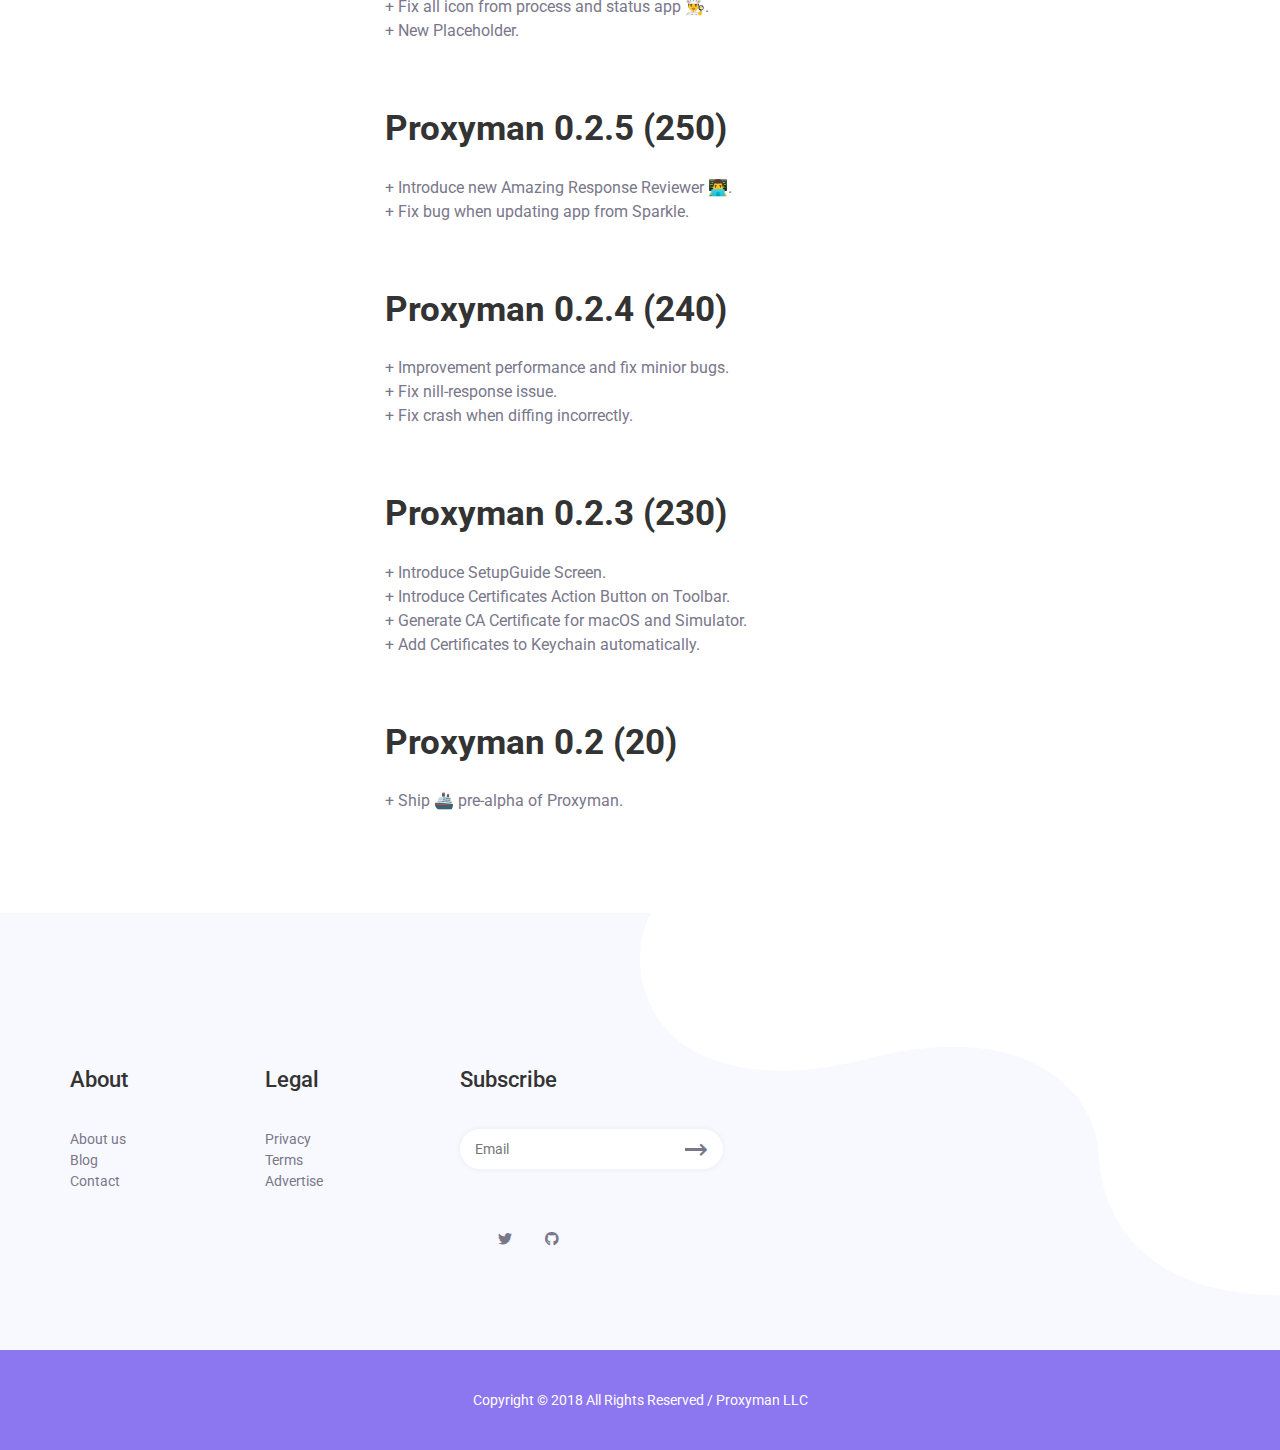
==== commit badddb55: "Bump 0.5.1" ====
--- a/changelog.html
+++ b/changelog.html
@@ -82,7 +82,10 @@
 
                         <!--  Blog Text -->
                         <div class="single-blog-text">
-<h2 class="title title-changelog">Proxyman 0.5 (500) (Latest)</h2>
+<h2 class="title title-changelog">Proxyman 0.5.1 (510) (Latest)</h2>
+<p class="sub-title">+ Improve performance and hotfix 🐶.</p>
+
+<h2 class="title title-changelog">Proxyman 0.5 (500)</h2>
 <p class="sub-title">+ Proxyman is now supporting to intercept request from iOS and Android device 👑‍💻.</p>
 <p class="sub-title">+ Introduce new logo - He's cute Submarine boy 🌊.</p>
 <p class="sub-title">+ Introduce iPhone, Android Certificate Guide Setup.</p>
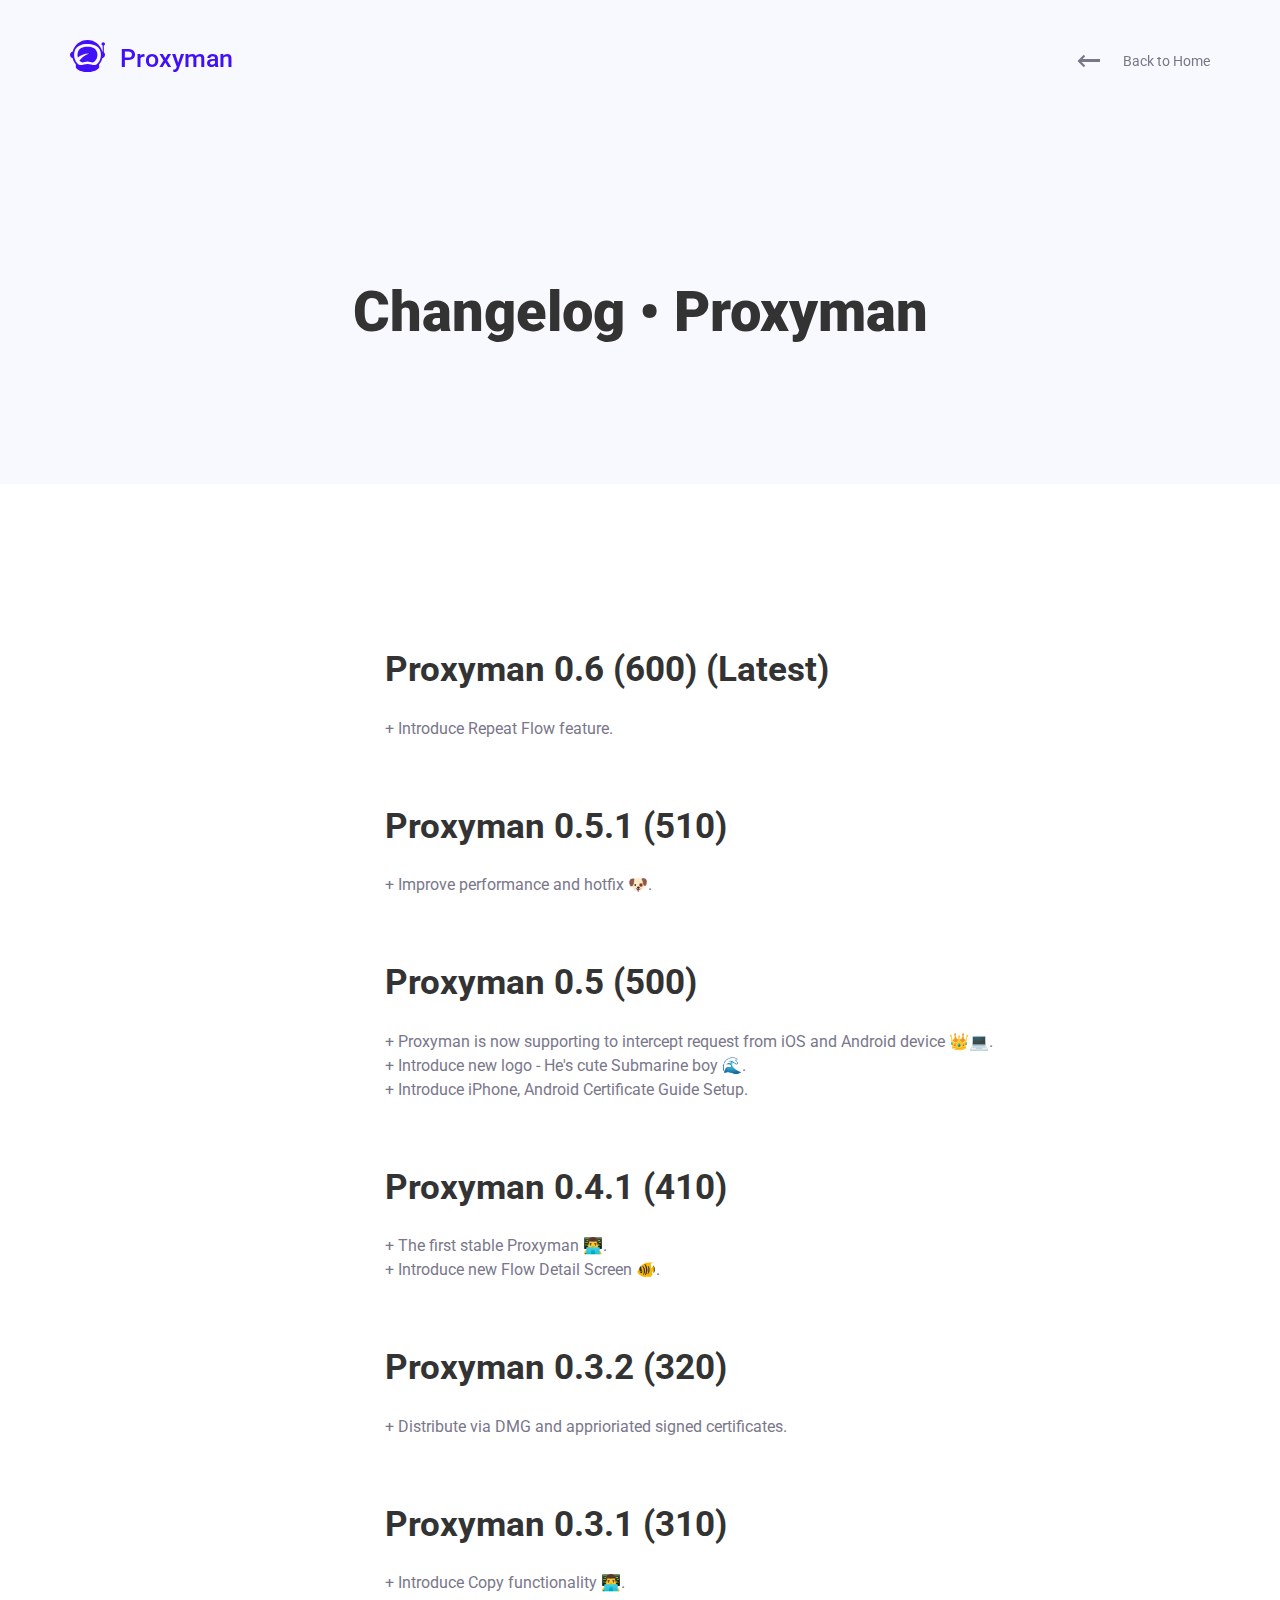
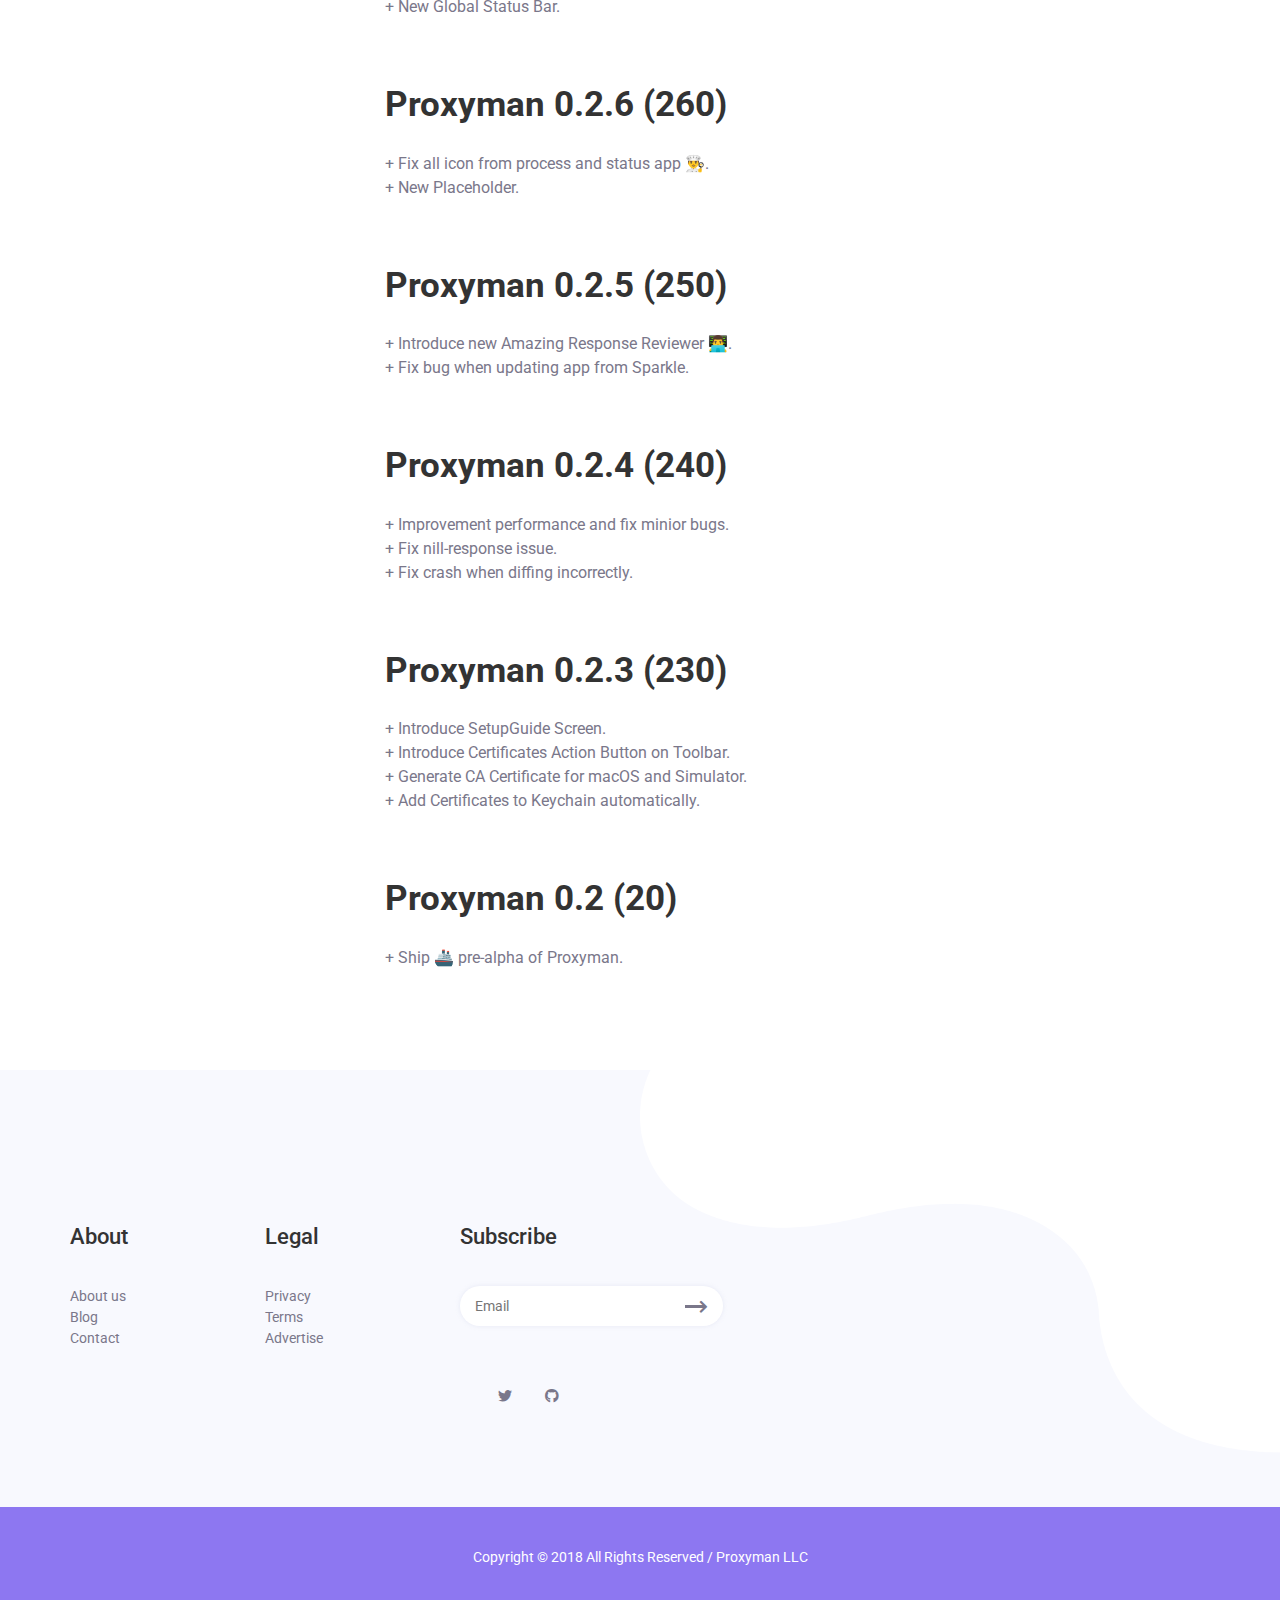
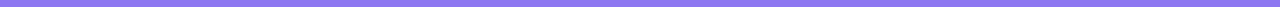
==== commit dea700ec: "Bump 0.6" ====
--- a/changelog.html
+++ b/changelog.html
@@ -82,7 +82,10 @@
 
                         <!--  Blog Text -->
                         <div class="single-blog-text">
-<h2 class="title title-changelog">Proxyman 0.5.1 (510) (Latest)</h2>
+<h2 class="title title-changelog">Proxyman 0.6 (600) (Latest)</h2>
+<p class="sub-title">+ Introduce Repeat Flow feature.</p>
+
+<h2 class="title title-changelog">Proxyman 0.5.1 (510)</h2>
 <p class="sub-title">+ Improve performance and hotfix 🐶.</p>
 
 <h2 class="title title-changelog">Proxyman 0.5 (500)</h2>
